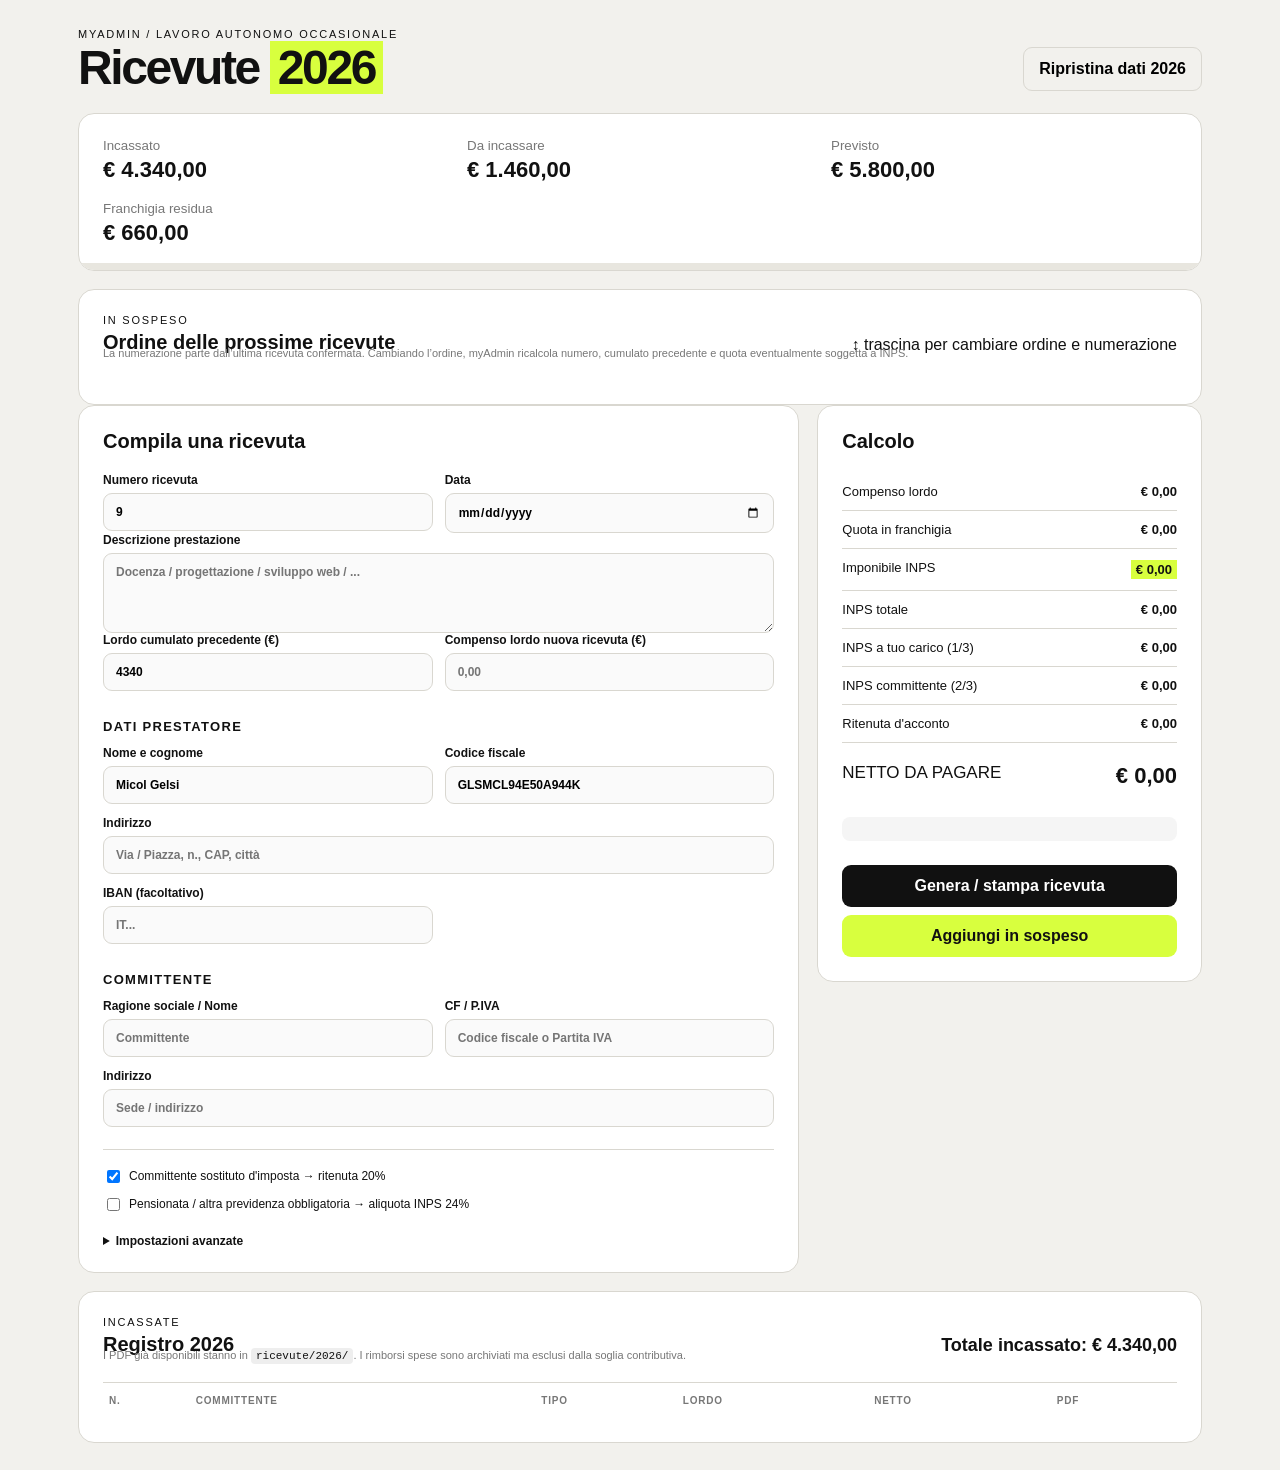
==== index.html @ 3b46daea "Add draggable pending receipt workflow" ====
<!doctype html>
<html lang="it">
<head>
  <meta charset="utf-8" />
  <meta name="viewport" content="width=device-width,initial-scale=1" />
  <title>myAdmin — Ricevute 2026</title>
  <link rel="stylesheet" href="style.css" />
</head>
<body>
  <main class="app">
    <header class="topbar">
      <div><p class="eyebrow">MYADMIN / LAVORO AUTONOMO OCCASIONALE</p><h1>Ricevute <span>2026</span></h1></div>
      <button id="resetYear" class="ghost">Ripristina dati 2026</button>
    </header>

    <section class="status-card four">
      <div><small>Incassato</small><strong id="statusPaid">€ 4.340,00</strong></div>
      <div><small>Da incassare</small><strong id="statusPending">€ 1.460,00</strong></div>
      <div><small>Previsto</small><strong id="statusProjected">€ 5.800,00</strong></div>
      <div><small>Franchigia residua</small><strong id="statusResiduo">€ 660,00</strong></div>
      <div class="progress"><i id="progressBar"></i></div>
    </section>

    <section class="panel pending-panel">
      <div class="historyHead">
        <div><p class="eyebrow">IN SOSPESO</p><h2>Ordine delle prossime ricevute</h2></div>
        <span class="drag-help">↕ trascina per cambiare ordine e numerazione</span>
      </div>
      <p class="archive-note">La numerazione parte dall’ultima ricevuta confermata. Cambiando l’ordine, myAdmin ricalcola numero, cumulato precedente e quota eventualmente soggetta a INPS.</p>
      <div id="pendingList" class="pending-list"></div>
    </section>

    <div class="layout">
      <section class="panel">
        <h2>Compila una ricevuta</h2>
        <div class="grid two">
          <label>Numero ricevuta<input id="numero" type="number" min="1" value="9" readonly></label>
          <label>Data<input id="data" type="date"></label>
        </div>
        <label>Descrizione prestazione<textarea id="descrizione" rows="4" placeholder="Docenza / progettazione / sviluppo web / ..."></textarea></label>
        <div class="grid two">
          <label>Lordo cumulato precedente (€)<input id="cumulato" inputmode="decimal" value="4340" readonly></label>
          <label>Compenso lordo nuova ricevuta (€)<input id="lordo" inputmode="decimal" placeholder="0,00"></label>
        </div>

        <h3>Dati prestatore</h3>
        <div class="grid two">
          <label>Nome e cognome<input id="mioNome" value="Micol Gelsi"></label>
          <label>Codice fiscale<input id="mioCf" value="GLSMCL94E50A944K"></label>
          <label class="span2">Indirizzo<input id="mioIndirizzo" placeholder="Via / Piazza, n., CAP, città"></label>
          <label>IBAN (facoltativo)<input id="iban" placeholder="IT..."></label>
        </div>

        <h3>Committente</h3>
        <div class="grid two">
          <label>Ragione sociale / Nome<input id="clienteNome" placeholder="Committente"></label>
          <label>CF / P.IVA<input id="clienteCf" placeholder="Codice fiscale o Partita IVA"></label>
          <label class="span2">Indirizzo<input id="clienteIndirizzo" placeholder="Sede / indirizzo"></label>
        </div>

        <div class="switches">
          <label class="check"><input id="sostituto" type="checkbox" checked><span>Committente sostituto d'imposta → ritenuta 20%</span></label>
          <label class="check"><input id="altraCopertura" type="checkbox"><span>Pensionata / altra previdenza obbligatoria → aliquota INPS 24%</span></label>
        </div>
        <details><summary>Impostazioni avanzate</summary><div class="grid two advanced">
          <label>Franchigia annua (€)<input id="franchigia" value="5000"></label>
          <label>Aliquota INPS ordinaria (%)<input id="aliquota" value="33,72"></label>
          <label>Quota lavoratrice<select id="quotaLavoratore"><option value="0.3333333333">1/3</option></select></label>
          <label>Ritenuta (%)<input id="ritenutaPerc" value="20"></label>
        </div><p class="hint">Parametri modificabili: verifica sempre l'aliquota applicabile al tuo caso prima dell'emissione definitiva.</p></details>
      </section>

      <aside class="panel calculator">
        <h2>Calcolo</h2>
        <div class="result"><span>Compenso lordo</span><b id="rLordo">€ 0,00</b></div>
        <div class="result"><span>Quota in franchigia</span><b id="rFranchigia">€ 0,00</b></div>
        <div class="result hot"><span>Imponibile INPS</span><b id="rImponibile">€ 0,00</b></div>
        <div class="result"><span>INPS totale</span><b id="rInpsTot">€ 0,00</b></div>
        <div class="result"><span>INPS a tuo carico (1/3)</span><b id="rInpsMe">€ 0,00</b></div>
        <div class="result"><span>INPS committente (2/3)</span><b id="rInpsCliente">€ 0,00</b></div>
        <div class="result"><span>Ritenuta d'acconto</span><b id="rRitenuta">€ 0,00</b></div>
        <div class="result total"><span>NETTO DA PAGARE</span><b id="rNetto">€ 0,00</b></div>
        <div id="warning" class="warning"></div>
        <button id="previewBtn" class="primary">Genera / stampa ricevuta</button>
        <button id="savePendingBtn" class="secondary">Aggiungi in sospeso</button>
      </aside>
    </div>

    <section class="panel history">
      <div class="historyHead"><div><p class="eyebrow">INCASSATE</p><h2>Registro 2026</h2></div><strong id="totaleRegistro">Totale incassato: € 4.340,00</strong></div>
      <p class="archive-note">I PDF già disponibili stanno in <code>ricevute/2026/</code>. I rimborsi spese sono archiviati ma esclusi dalla soglia contributiva.</p>
      <table id="historyTable"><thead><tr><th>N.</th><th>Committente</th><th>Tipo</th><th>Lordo</th><th>Netto</th><th>PDF</th></tr></thead><tbody id="historyBody"></tbody></table>
    </section>
  </main>

  <section id="receipt" class="receipt" aria-hidden="true"><div class="receipt-actions no-print"><button id="closeReceipt">← Torna</button><button id="printReceipt" class="primary">Stampa / Salva PDF</button></div><article id="receiptPaper"></article></section>
  <script src="app.js"></script>
</body>
</html>
---- style.css ----
:root{--bg:#f2f1ed;--paper:#fff;--ink:#111;--muted:#777;--line:#d9d7d0;--acid:#d8ff3e;--danger:#ff5b4d}*{box-sizing:border-box}body{margin:0;background:var(--bg);color:var(--ink);font-family:Arial,Helvetica,sans-serif}button,input,textarea,select{font:inherit}.app{max-width:1180px;margin:auto;padding:28px}.topbar{display:flex;align-items:flex-end;justify-content:space-between;margin-bottom:22px}.eyebrow{font-size:11px;letter-spacing:.16em;margin:0 0 5px}h1{font-size:48px;line-height:.95;margin:0;letter-spacing:-.05em}h1 span{background:var(--acid);padding:0 8px}h2{font-size:20px;margin:0 0 20px}h3{font-size:13px;text-transform:uppercase;letter-spacing:.1em;margin:28px 0 12px}.panel,.status-card{background:var(--paper);border:1px solid var(--line);border-radius:16px;padding:24px}.status-card{display:grid;grid-template-columns:repeat(3,1fr);gap:18px;margin-bottom:18px;position:relative;overflow:hidden}.status-card small{display:block;color:var(--muted);margin-bottom:4px}.status-card strong{font-size:22px}.ok{color:#247a38}.over{color:#b53126}.progress{position:absolute;left:0;right:0;bottom:0;height:7px;background:#e8e6df}.progress i{display:block;height:100%;width:0;background:var(--ink);transition:.2s}.layout{display:grid;grid-template-columns:1.5fr .8fr;gap:18px}.grid{display:grid;gap:12px}.grid.two{grid-template-columns:1fr 1fr}.span2{grid-column:1/-1}label{display:flex;flex-direction:column;gap:6px;font-size:12px;font-weight:700}input,textarea,select{width:100%;border:1px solid var(--line);border-radius:9px;background:#fafafa;padding:11px 12px;outline:none}input:focus,textarea:focus,select:focus{border-color:#111;background:#fff}.switches{display:grid;gap:10px;margin-top:22px;padding-top:18px;border-top:1px solid var(--line)}.check{flex-direction:row;align-items:flex-start;font-weight:400;line-height:1.35}.check input{width:auto;margin-top:2px}details{margin-top:20px}summary{cursor:pointer;font-weight:700;font-size:12px}.advanced{margin-top:14px}.hint,.archive-note{font-size:11px;color:var(--muted);line-height:1.45}.archive-note{margin:-8px 0 18px}.archive-note code{color:var(--ink);background:#eee;padding:2px 5px;border-radius:4px}.calculator{height:max-content;position:sticky;top:18px}.result{display:flex;justify-content:space-between;gap:20px;padding:11px 0;border-bottom:1px solid var(--line);font-size:13px}.result b{text-align:right}.result.hot b{background:var(--acid);padding:2px 5px}.result.total{font-size:17px;border-bottom:0;padding:20px 0}.result.total b{font-size:22px}.warning{font-size:12px;line-height:1.45;padding:12px;border-radius:8px;background:#f5f5f5;margin:8px 0 16px}.warning.attention{background:#fff0ee}button{border:0;border-radius:9px;padding:12px 15px;cursor:pointer;font-weight:700}.primary{background:#111;color:#fff}.secondary{background:var(--acid);color:#111}.ghost{background:transparent;border:1px solid var(--line)}.calculator button{width:100%;margin-top:8px}.history{margin-top:18px}.historyHead{display:flex;justify-content:space-between;align-items:flex-end}.historyHead h2{margin:0}.historyHead strong{font-size:18px}table{width:100%;border-collapse:collapse;font-size:12px}th{font-size:10px;text-transform:uppercase;letter-spacing:.08em;color:var(--muted)}th,td{text-align:left;padding:12px 6px;border-top:1px solid var(--line)}td:last-child{text-align:right}.delete{padding:5px 8px;background:#eee}.pdf-link{display:inline-block;color:#111;background:var(--acid);text-decoration:none;font-weight:800;font-size:10px;padding:7px 9px;border-radius:6px}.missing{color:#bbb}.receipt{display:none;min-height:100vh;background:#e5e5e5;padding:30px}.receipt.open{display:block}.receipt-actions{max-width:800px;margin:0 auto 15px;display:flex;justify-content:space-between}#receiptPaper{width:210mm;min-height:297mm;margin:auto;background:#fff;padding:22mm 20mm;box-shadow:0 8px 35px #0002;font-family:Arial,Helvetica,sans-serif;color:#111}.r-head{display:flex;justify-content:space-between;gap:40px;border-bottom:2px solid #111;padding-bottom:18px;margin-bottom:28px}.r-head h1{font-size:30px;letter-spacing:-.03em}.r-head .num{text-align:right;font-size:13px}.r-columns{display:grid;grid-template-columns:1fr 1fr;gap:40px;margin-bottom:30px}.r-box small{display:block;color:#777;text-transform:uppercase;font-size:9px;letter-spacing:.12em;margin-bottom:7px}.r-box{font-size:12px;line-height:1.55}.r-desc{font-size:13px;line-height:1.55;margin:30px 0}.r-calc{margin-left:auto;width:65%;font-size:12px}.r-row{display:flex;justify-content:space-between;padding:7px 0;border-bottom:1px solid #ddd}.r-row.total{font-size:16px;font-weight:700;border-top:2px solid #111;border-bottom:0;margin-top:5px;padding-top:12px}.r-note{margin-top:35px;font-size:10px;line-height:1.5;color:#444}.r-sign{margin-top:55px;display:flex;justify-content:flex-end}.r-sign div{width:220px;border-top:1px solid #111;padding-top:8px;text-align:center;font-size:10px}@media(max-width:800px){.app{padding:14px}.layout{grid-template-columns:1fr}.calculator{position:static}.grid.two,.status-card{grid-template-columns:1fr}.span2{grid-column:auto}h1{font-size:38px}.history{overflow:auto}.historyHead{align-items:flex-start;gap:12px}}@media print{body{background:#fff}.no-print{display:none!important}.receipt{display:block!important;padding:0;background:#fff}#receiptPaper{box-shadow:none;width:auto;min-height:auto;margin:0;padding:14mm}.app{display:none!important}@page{size:A4;margin:0}}
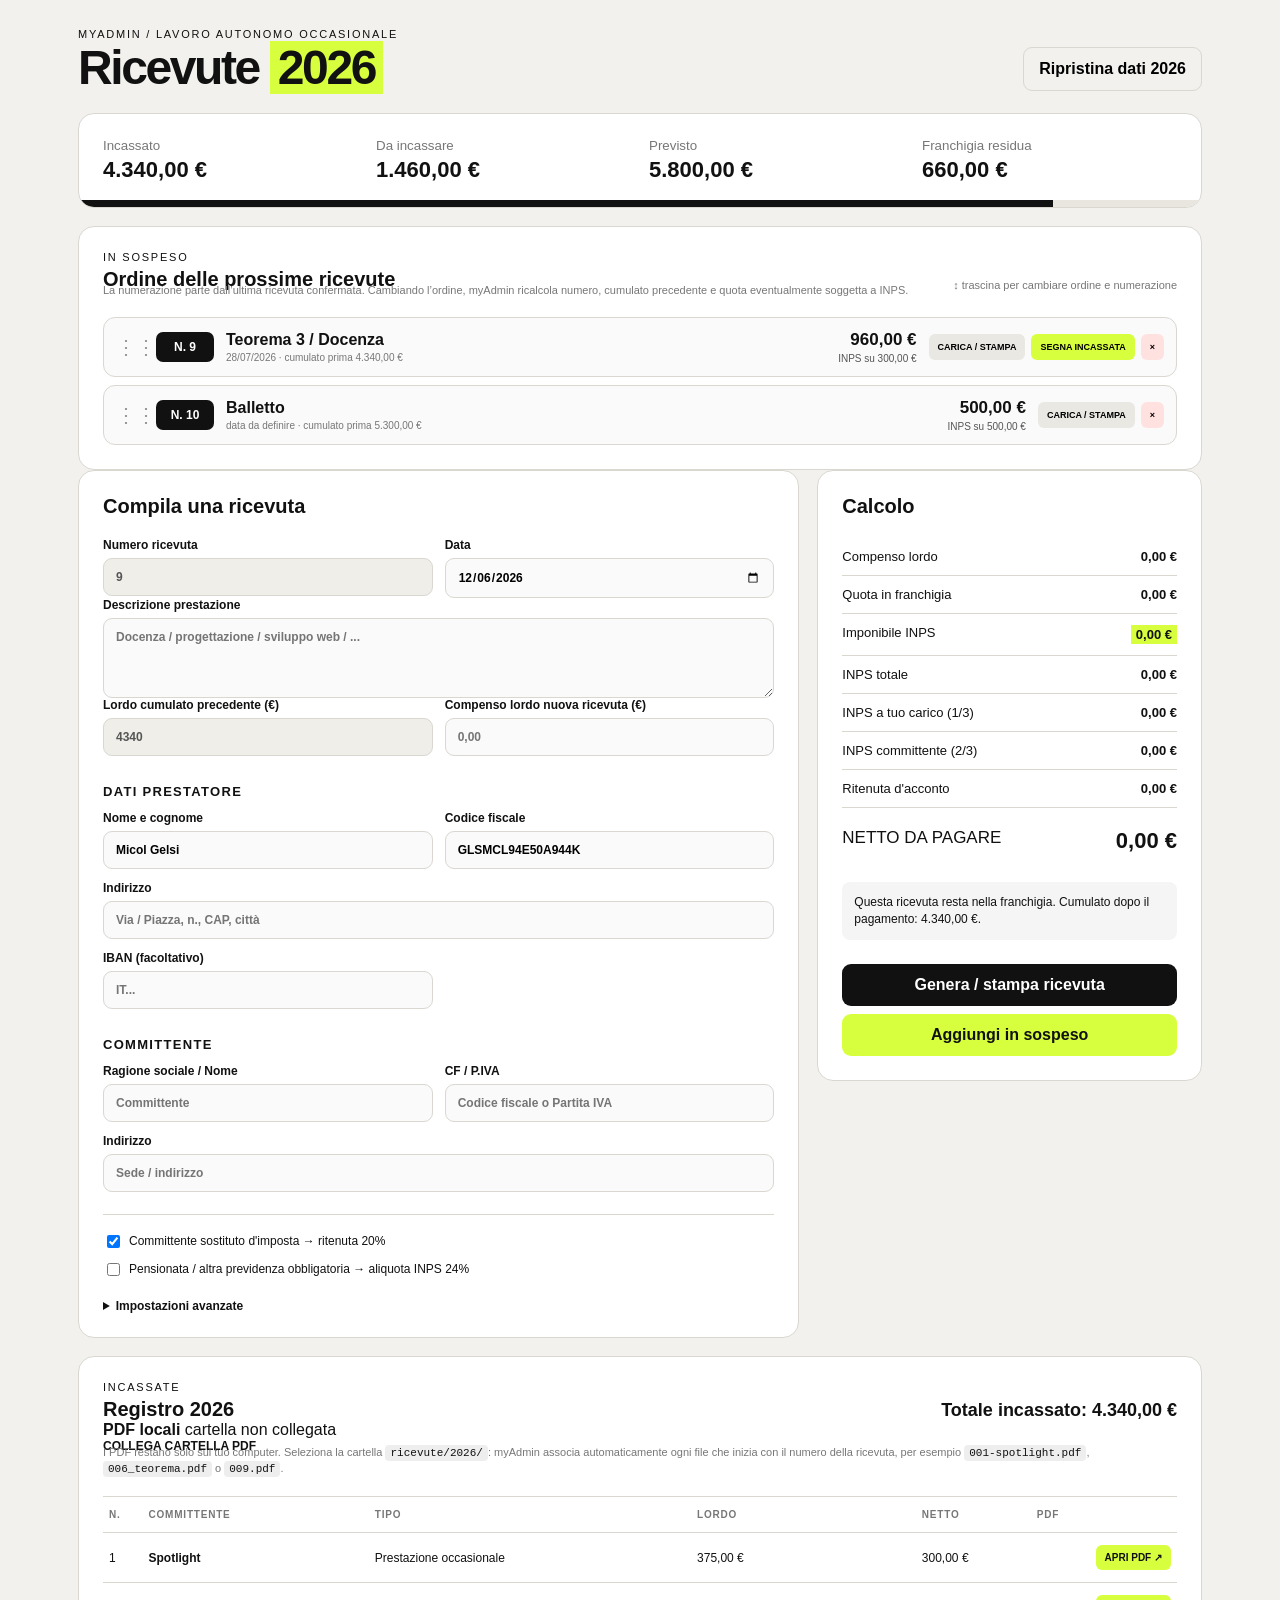
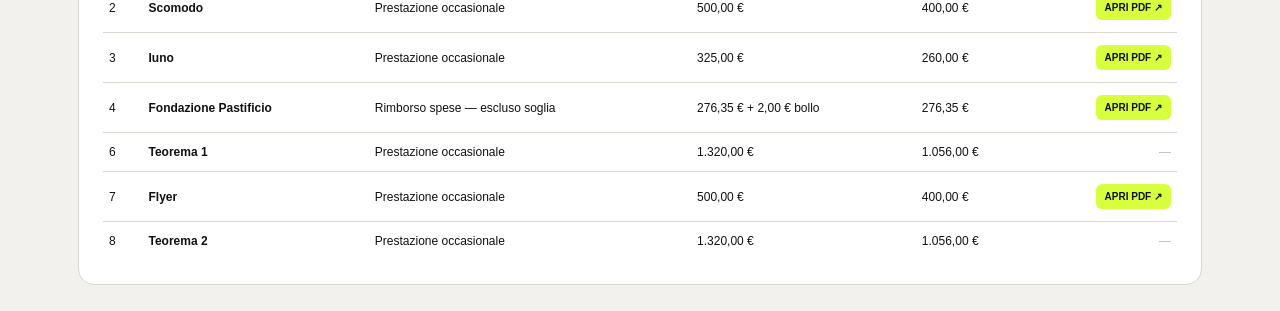
==== commit 04ded673: "Use local PDF folder instead of repository files" ====
--- a/index.html
+++ b/index.html
@@ -88,12 +88,22 @@
 
     <section class="panel history">
       <div class="historyHead"><div><p class="eyebrow">INCASSATE</p><h2>Registro 2026</h2></div><strong id="totaleRegistro">Totale incassato: € 4.340,00</strong></div>
-      <p class="archive-note">I PDF già disponibili stanno in <code>ricevute/2026/</code>. I rimborsi spese sono archiviati ma esclusi dalla soglia contributiva.</p>
+      <div class="local-pdf-bar">
+        <div>
+          <b>PDF locali</b>
+          <span id="pdfFolderStatus">cartella non collegata</span>
+        </div>
+        <label class="folder-button">COLLEGA CARTELLA PDF
+          <input id="pdfFolderInput" type="file" accept="application/pdf,.pdf" webkitdirectory directory multiple hidden>
+        </label>
+      </div>
+      <p class="archive-note">I PDF restano solo sul tuo computer. Seleziona la cartella <code>ricevute/2026/</code>: myAdmin associa automaticamente ogni file che inizia con il numero della ricevuta, per esempio <code>001-spotlight.pdf</code>, <code>006_teorema.pdf</code> o <code>009.pdf</code>.</p>
       <table id="historyTable"><thead><tr><th>N.</th><th>Committente</th><th>Tipo</th><th>Lordo</th><th>Netto</th><th>PDF</th></tr></thead><tbody id="historyBody"></tbody></table>
     </section>
   </main>
 
   <section id="receipt" class="receipt" aria-hidden="true"><div class="receipt-actions no-print"><button id="closeReceipt">← Torna</button><button id="printReceipt" class="primary">Stampa / Salva PDF</button></div><article id="receiptPaper"></article></section>
   <script src="app.js"></script>
+  <script src="pdf-local.js"></script>
 </body>
 </html>
--- a/style.css
+++ b/style.css
@@ -1 +1 @@
-:root{--bg:#f2f1ed;--paper:#fff;--ink:#111;--muted:#777;--line:#d9d7d0;--acid:#d8ff3e;--danger:#ff5b4d}*{box-sizing:border-box}body{margin:0;background:var(--bg);color:var(--ink);font-family:Arial,Helvetica,sans-serif}button,input,textarea,select{font:inherit}.app{max-width:1180px;margin:auto;padding:28px}.topbar{display:flex;align-items:flex-end;justify-content:space-between;margin-bottom:22px}.eyebrow{font-size:11px;letter-spacing:.16em;margin:0 0 5px}h1{font-size:48px;line-height:.95;margin:0;letter-spacing:-.05em}h1 span{background:var(--acid);padding:0 8px}h2{font-size:20px;margin:0 0 20px}h3{font-size:13px;text-transform:uppercase;letter-spacing:.1em;margin:28px 0 12px}.panel,.status-card{background:var(--paper);border:1px solid var(--line);border-radius:16px;padding:24px}.status-card{display:grid;grid-template-columns:repeat(3,1fr);gap:18px;margin-bottom:18px;position:relative;overflow:hidden}.status-card small{display:block;color:var(--muted);margin-bottom:4px}.status-card strong{font-size:22px}.ok{color:#247a38}.over{color:#b53126}.progress{position:absolute;left:0;right:0;bottom:0;height:7px;background:#e8e6df}.progress i{display:block;height:100%;width:0;background:var(--ink);transition:.2s}.layout{display:grid;grid-template-columns:1.5fr .8fr;gap:18px}.grid{display:grid;gap:12px}.grid.two{grid-template-columns:1fr 1fr}.span2{grid-column:1/-1}label{display:flex;flex-direction:column;gap:6px;font-size:12px;font-weight:700}input,textarea,select{width:100%;border:1px solid var(--line);border-radius:9px;background:#fafafa;padding:11px 12px;outline:none}input:focus,textarea:focus,select:focus{border-color:#111;background:#fff}.switches{display:grid;gap:10px;margin-top:22px;padding-top:18px;border-top:1px solid var(--line)}.check{flex-direction:row;align-items:flex-start;font-weight:400;line-height:1.35}.check input{width:auto;margin-top:2px}details{margin-top:20px}summary{cursor:pointer;font-weight:700;font-size:12px}.advanced{margin-top:14px}.hint,.archive-note{font-size:11px;color:var(--muted);line-height:1.45}.archive-note{margin:-8px 0 18px}.archive-note code{color:var(--ink);background:#eee;padding:2px 5px;border-radius:4px}.calculator{height:max-content;position:sticky;top:18px}.result{display:flex;justify-content:space-between;gap:20px;padding:11px 0;border-bottom:1px solid var(--line);font-size:13px}.result b{text-align:right}.result.hot b{background:var(--acid);padding:2px 5px}.result.total{font-size:17px;border-bottom:0;padding:20px 0}.result.total b{font-size:22px}.warning{font-size:12px;line-height:1.45;padding:12px;border-radius:8px;background:#f5f5f5;margin:8px 0 16px}.warning.attention{background:#fff0ee}button{border:0;border-radius:9px;padding:12px 15px;cursor:pointer;font-weight:700}.primary{background:#111;color:#fff}.secondary{background:var(--acid);color:#111}.ghost{background:transparent;border:1px solid var(--line)}.calculator button{width:100%;margin-top:8px}.history{margin-top:18px}.historyHead{display:flex;justify-content:space-between;align-items:flex-end}.historyHead h2{margin:0}.historyHead strong{font-size:18px}table{width:100%;border-collapse:collapse;font-size:12px}th{font-size:10px;text-transform:uppercase;letter-spacing:.08em;color:var(--muted)}th,td{text-align:left;padding:12px 6px;border-top:1px solid var(--line)}td:last-child{text-align:right}.delete{padding:5px 8px;background:#eee}.pdf-link{display:inline-block;color:#111;background:var(--acid);text-decoration:none;font-weight:800;font-size:10px;padding:7px 9px;border-radius:6px}.missing{color:#bbb}.receipt{display:none;min-height:100vh;background:#e5e5e5;padding:30px}.receipt.open{display:block}.receipt-actions{max-width:800px;margin:0 auto 15px;display:flex;justify-content:space-between}#receiptPaper{width:210mm;min-height:297mm;margin:auto;background:#fff;padding:22mm 20mm;box-shadow:0 8px 35px #0002;font-family:Arial,Helvetica,sans-serif;color:#111}.r-head{display:flex;justify-content:space-between;gap:40px;border-bottom:2px solid #111;padding-bottom:18px;margin-bottom:28px}.r-head h1{font-size:30px;letter-spacing:-.03em}.r-head .num{text-align:right;font-size:13px}.r-columns{display:grid;grid-template-columns:1fr 1fr;gap:40px;margin-bottom:30px}.r-box small{display:block;color:#777;text-transform:uppercase;font-size:9px;letter-spacing:.12em;margin-bottom:7px}.r-box{font-size:12px;line-height:1.55}.r-desc{font-size:13px;line-height:1.55;margin:30px 0}.r-calc{margin-left:auto;width:65%;font-size:12px}.r-row{display:flex;justify-content:space-between;padding:7px 0;border-bottom:1px solid #ddd}.r-row.total{font-size:16px;font-weight:700;border-top:2px solid #111;border-bottom:0;margin-top:5px;padding-top:12px}.r-note{margin-top:35px;font-size:10px;line-height:1.5;color:#444}.r-sign{margin-top:55px;display:flex;justify-content:flex-end}.r-sign div{width:220px;border-top:1px solid #111;padding-top:8px;text-align:center;font-size:10px}@media(max-width:800px){.app{padding:14px}.layout{grid-template-columns:1fr}.calculator{position:static}.grid.two,.status-card{grid-template-columns:1fr}.span2{grid-column:auto}h1{font-size:38px}.history{overflow:auto}.historyHead{align-items:flex-start;gap:12px}}@media print{body{background:#fff}.no-print{display:none!important}.receipt{display:block!important;padding:0;background:#fff}#receiptPaper{box-shadow:none;width:auto;min-height:auto;margin:0;padding:14mm}.app{display:none!important}@page{size:A4;margin:0}}+:root{--bg:#f2f1ed;--paper:#fff;--ink:#111;--muted:#777;--line:#d9d7d0;--acid:#d8ff3e;--danger:#ff5b4d}*{box-sizing:border-box}body{margin:0;background:var(--bg);color:var(--ink);font-family:Arial,Helvetica,sans-serif}button,input,textarea,select{font:inherit}.app{max-width:1180px;margin:auto;padding:28px}.topbar{display:flex;align-items:flex-end;justify-content:space-between;margin-bottom:22px}.eyebrow{font-size:11px;letter-spacing:.16em;margin:0 0 5px}h1{font-size:48px;line-height:.95;margin:0;letter-spacing:-.05em}h1 span{background:var(--acid);padding:0 8px}h2{font-size:20px;margin:0 0 20px}h3{font-size:13px;text-transform:uppercase;letter-spacing:.1em;margin:28px 0 12px}.panel,.status-card{background:var(--paper);border:1px solid var(--line);border-radius:16px;padding:24px}.status-card{display:grid;gap:18px;margin-bottom:18px;position:relative;overflow:hidden}.status-card.four{grid-template-columns:repeat(4,1fr)}.status-card small{display:block;color:var(--muted);margin-bottom:4px}.status-card strong{font-size:22px}.progress{position:absolute;left:0;right:0;bottom:0;height:7px;background:#e8e6df}.progress i{display:block;height:100%;width:0;background:var(--ink);transition:.2s}.layout{display:grid;grid-template-columns:1.5fr .8fr;gap:18px}.grid{display:grid;gap:12px}.grid.two{grid-template-columns:1fr 1fr}.span2{grid-column:1/-1}label{display:flex;flex-direction:column;gap:6px;font-size:12px;font-weight:700}input,textarea,select{width:100%;border:1px solid var(--line);border-radius:9px;background:#fafafa;padding:11px 12px;outline:none}input[readonly]{background:#efeee9;color:#555}input:focus,textarea:focus,select:focus{border-color:#111;background:#fff}.switches{display:grid;gap:10px;margin-top:22px;padding-top:18px;border-top:1px solid var(--line)}.check{flex-direction:row;align-items:flex-start;font-weight:400;line-height:1.35}.check input{width:auto;margin-top:2px}details{margin-top:20px}summary{cursor:pointer;font-weight:700;font-size:12px}.advanced{margin-top:14px}.hint,.archive-note{font-size:11px;color:var(--muted);line-height:1.45}.archive-note{margin:-8px 0 18px}.archive-note code{color:var(--ink);background:#eee;padding:2px 5px;border-radius:4px}.calculator{height:max-content;position:sticky;top:18px}.result{display:flex;justify-content:space-between;gap:20px;padding:11px 0;border-bottom:1px solid var(--line);font-size:13px}.result b{text-align:right}.result.hot b{background:var(--acid);padding:2px 5px}.result.total{font-size:17px;border-bottom:0;padding:20px 0}.result.total b{font-size:22px}.warning{font-size:12px;line-height:1.45;padding:12px;border-radius:8px;background:#f5f5f5;margin:8px 0 16px}.warning.attention{background:#fff0ee}button{border:0;border-radius:9px;padding:12px 15px;cursor:pointer;font-weight:700}.primary{background:#111;color:#fff}.secondary{background:var(--acid);color:#111}.ghost{background:transparent;border:1px solid var(--line)}.calculator button{width:100%;margin-top:8px}.history,.pending-panel{margin-top:18px}.historyHead{display:flex;justify-content:space-between;align-items:flex-end}.historyHead h2{margin:0}.historyHead strong{font-size:18px}.drag-help{font-size:11px;color:var(--muted)}.pending-list{display:grid;gap:8px}.pending-card{display:grid;grid-template-columns:28px 58px 1fr 170px auto;align-items:center;gap:12px;border:1px solid var(--line);border-radius:12px;padding:12px;background:#fafafa;cursor:grab}.pending-card.dragging{opacity:.45}.drag-handle{font-size:20px;color:#999;text-align:center}.pending-number{font-size:12px;font-weight:800;background:#111;color:#fff;padding:8px 7px;border-radius:7px;text-align:center}.pending-main,.pending-money{display:flex;flex-direction:column;gap:3px}.pending-main small,.pending-money small{font-size:10px;color:var(--muted)}.pending-money{text-align:right}.pending-money b{font-size:17px}.pending-money small{color:#555}.pending-actions{display:flex;gap:6px;justify-content:flex-end;flex-wrap:wrap}.mini{padding:8px 9px;border-radius:6px;font-size:9px;background:#e9e8e3}.mini.paid-btn{background:var(--acid)}.mini.danger{background:#ffe2df}.empty-pending{font-size:13px;color:var(--muted);padding:20px;border:1px dashed var(--line);border-radius:10px;text-align:center}table{width:100%;border-collapse:collapse;font-size:12px}th{font-size:10px;text-transform:uppercase;letter-spacing:.08em;color:var(--muted)}th,td{text-align:left;padding:12px 6px;border-top:1px solid var(--line)}td:last-child{text-align:right}.pdf-link{display:inline-block;color:#111;background:var(--acid);text-decoration:none;font-weight:800;font-size:10px;padding:7px 9px;border-radius:6px}.missing{color:#bbb}.receipt{display:none;min-height:100vh;background:#e5e5e5;padding:30px}.receipt.open{display:block}.receipt-actions{max-width:800px;margin:0 auto 15px;display:flex;justify-content:space-between}#receiptPaper{width:210mm;min-height:297mm;margin:auto;background:#fff;padding:22mm 20mm;box-shadow:0 8px 35px #0002;font-family:Arial,Helvetica,sans-serif;color:#111}.r-head{display:flex;justify-content:space-between;gap:40px;border-bottom:2px solid #111;padding-bottom:18px;margin-bottom:28px}.r-head h1{font-size:30px;letter-spacing:-.03em}.r-head .num{text-align:right;font-size:13px}.r-columns{display:grid;grid-template-columns:1fr 1fr;gap:40px;margin-bottom:30px}.r-box small{display:block;color:#777;text-transform:uppercase;font-size:9px;letter-spacing:.12em;margin-bottom:7px}.r-box{font-size:12px;line-height:1.55}.r-desc{font-size:13px;line-height:1.55;margin:30px 0}.r-calc{margin-left:auto;width:65%;font-size:12px}.r-row{display:flex;justify-content:space-between;padding:7px 0;border-bottom:1px solid #ddd}.r-row.total{font-size:16px;font-weight:700;border-top:2px solid #111;border-bottom:0;margin-top:5px;padding-top:12px}.r-note{margin-top:35px;font-size:10px;line-height:1.5;color:#444}.r-sign{margin-top:55px;display:flex;justify-content:flex-end}.r-sign div{width:220px;border-top:1px solid #111;padding-top:8px;text-align:center;font-size:10px}@media(max-width:900px){.status-card.four{grid-template-columns:1fr 1fr}.pending-card{grid-template-columns:26px 54px 1fr}.pending-money{grid-column:3}.pending-actions{grid-column:1/-1;justify-content:flex-start}}@media(max-width:800px){.app{padding:14px}.layout{grid-template-columns:1fr}.calculator{position:static}.grid.two{grid-template-columns:1fr}.span2{grid-column:auto}h1{font-size:38px}.history{overflow:auto}.historyHead{align-items:flex-start;gap:12px}.status-card.four{grid-template-columns:1fr 1fr}}@media print{body{background:#fff}.no-print{display:none!important}.receipt{display:block!important;padding:0;background:#fff}#receiptPaper{box-shadow:none;width:auto;min-height:auto;margin:0;padding:14mm}.app{display:none!important}@page{size:A4;margin:0}}
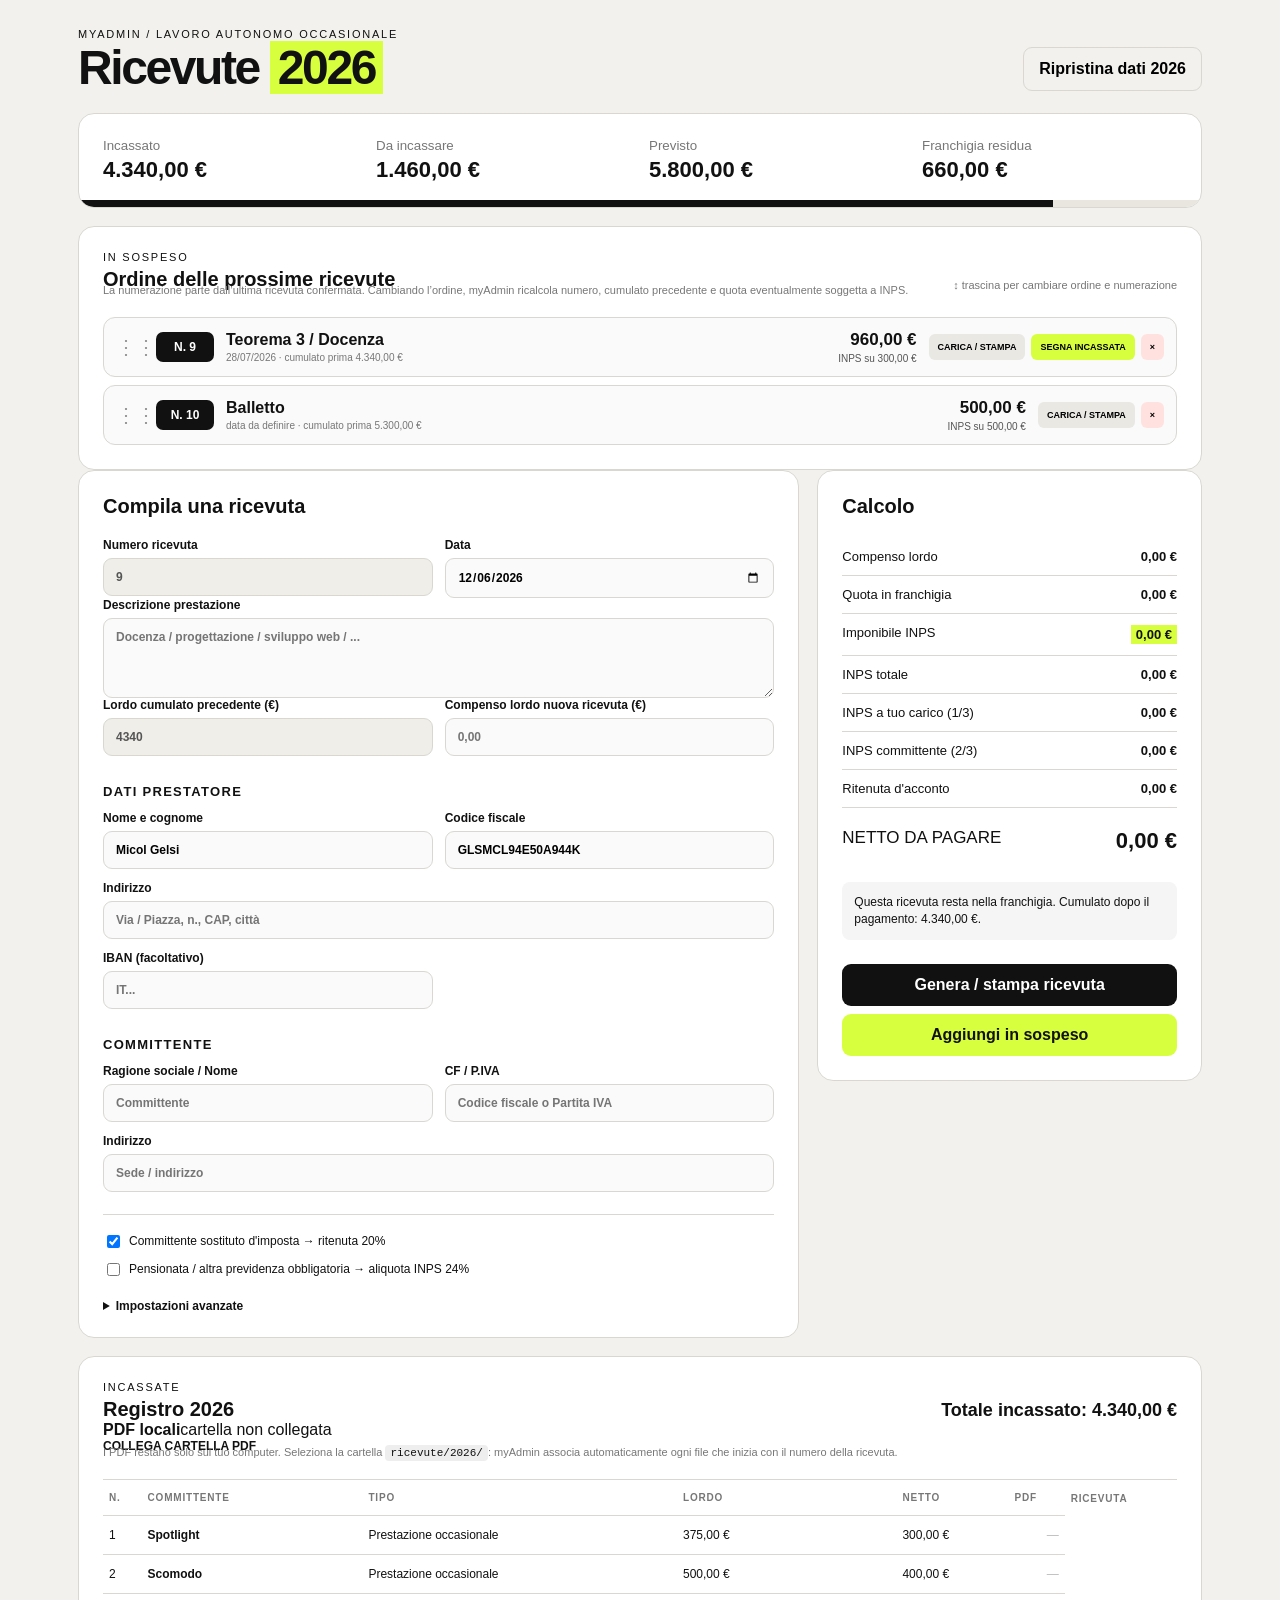
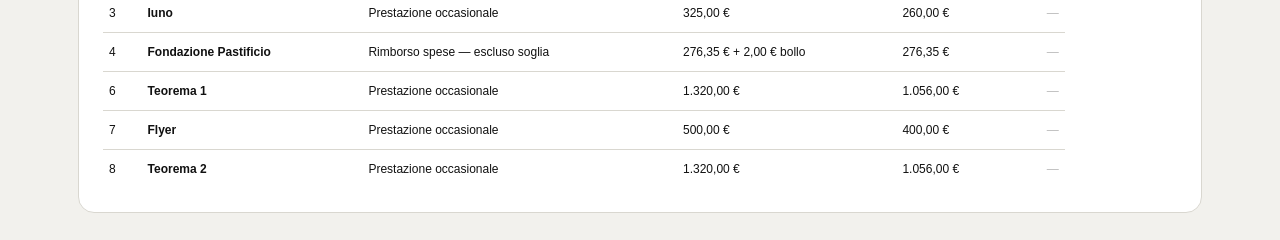
==== commit fc42ec00: "Add receipt revisit action column" ====
--- a/index.html
+++ b/index.html
@@ -89,16 +89,13 @@
     <section class="panel history">
       <div class="historyHead"><div><p class="eyebrow">INCASSATE</p><h2>Registro 2026</h2></div><strong id="totaleRegistro">Totale incassato: € 4.340,00</strong></div>
       <div class="local-pdf-bar">
-        <div>
-          <b>PDF locali</b>
-          <span id="pdfFolderStatus">cartella non collegata</span>
-        </div>
+        <div><b>PDF locali</b><span id="pdfFolderStatus">cartella non collegata</span></div>
         <label class="folder-button">COLLEGA CARTELLA PDF
           <input id="pdfFolderInput" type="file" accept="application/pdf,.pdf" webkitdirectory directory multiple hidden>
         </label>
       </div>
-      <p class="archive-note">I PDF restano solo sul tuo computer. Seleziona la cartella <code>ricevute/2026/</code>: myAdmin associa automaticamente ogni file che inizia con il numero della ricevuta, per esempio <code>001-spotlight.pdf</code>, <code>006_teorema.pdf</code> o <code>009.pdf</code>.</p>
-      <table id="historyTable"><thead><tr><th>N.</th><th>Committente</th><th>Tipo</th><th>Lordo</th><th>Netto</th><th>PDF</th></tr></thead><tbody id="historyBody"></tbody></table>
+      <p class="archive-note">I PDF restano solo sul tuo computer. Seleziona la cartella <code>ricevute/2026/</code>: myAdmin associa automaticamente ogni file che inizia con il numero della ricevuta.</p>
+      <table id="historyTable"><thead><tr><th>N.</th><th>Committente</th><th>Tipo</th><th>Lordo</th><th>Netto</th><th>PDF</th><th>Ricevuta</th></tr></thead><tbody id="historyBody"></tbody></table>
     </section>
   </main>
 
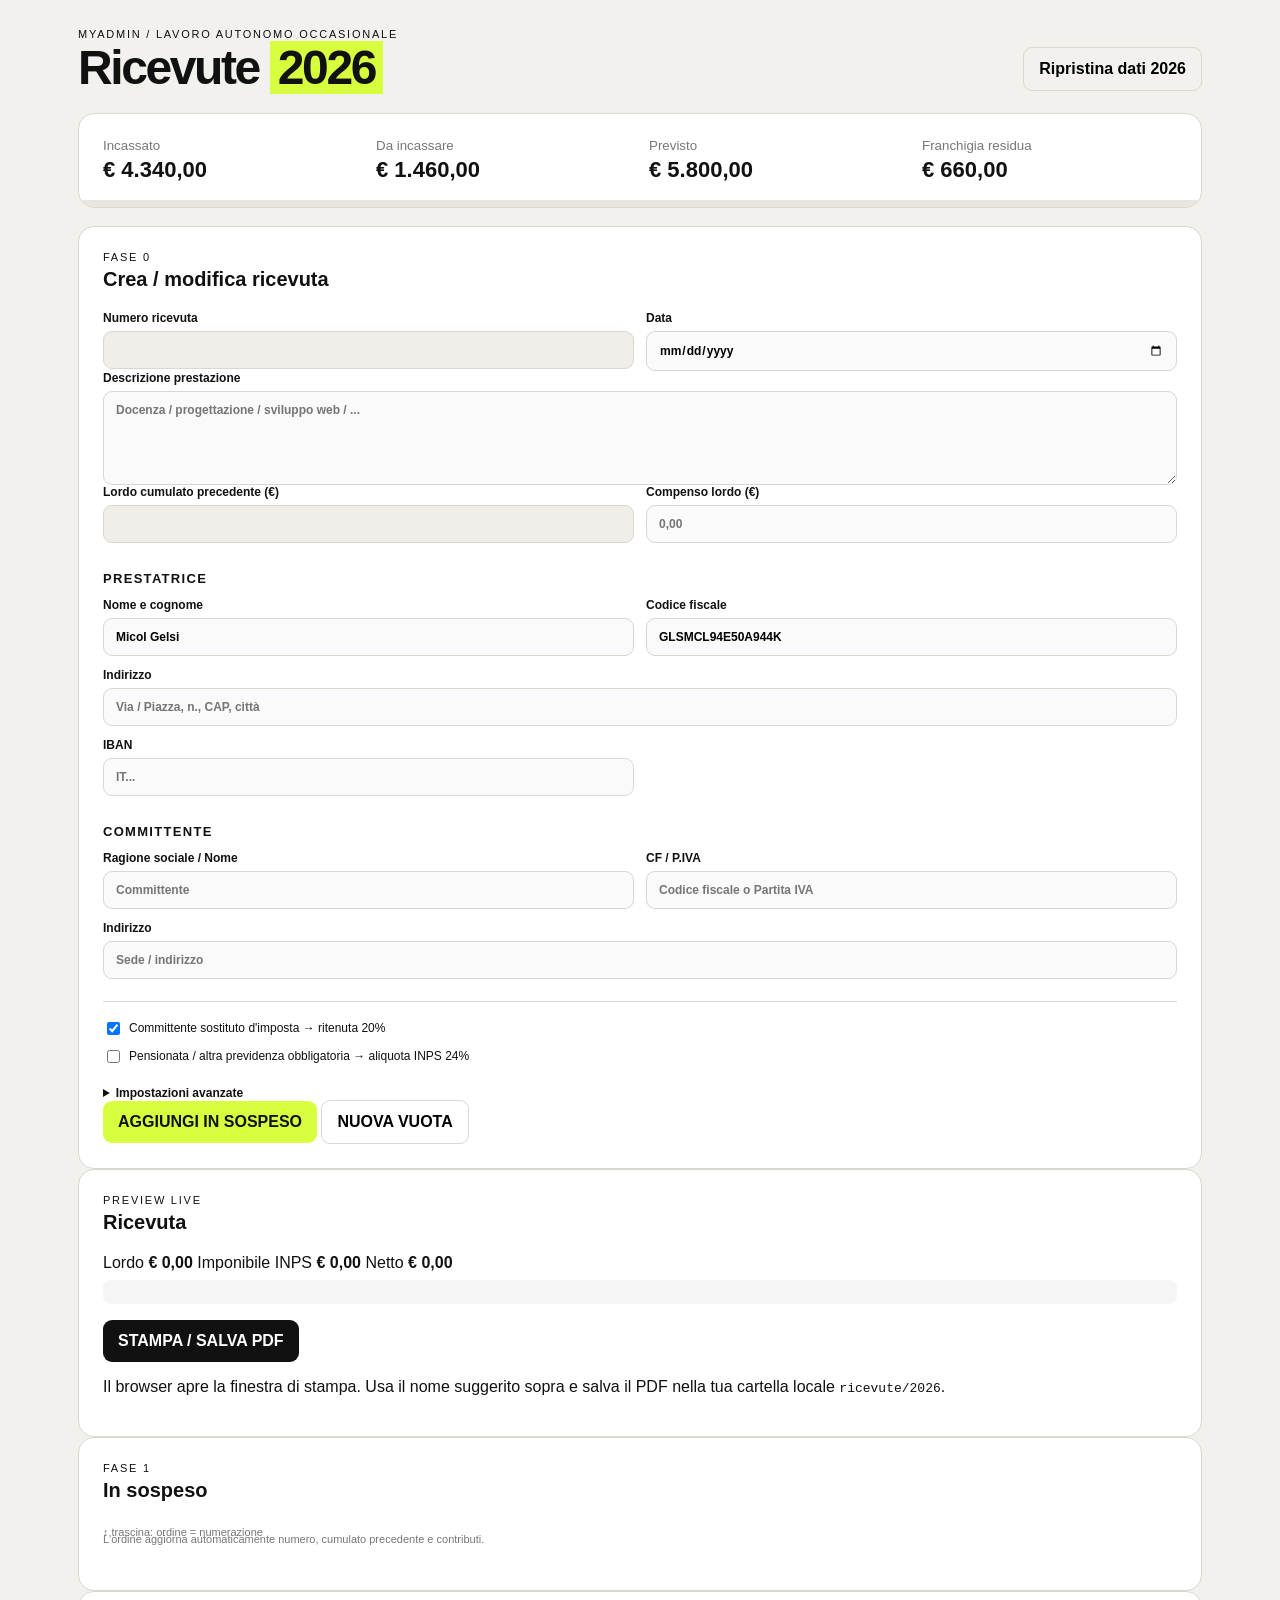
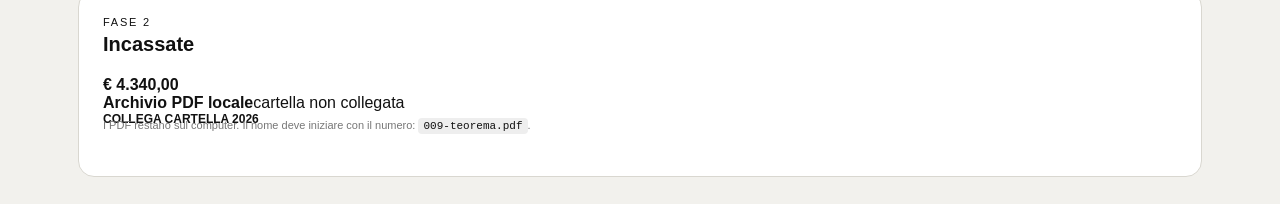
==== commit 97cd7f7e: "Redesign receipt workflow into create preview and two-stage pipeline" ====
--- a/index.html
+++ b/index.html
@@ -7,100 +7,100 @@
   <link rel="stylesheet" href="style.css" />
 </head>
 <body>
-  <main class="app">
-    <header class="topbar">
-      <div><p class="eyebrow">MYADMIN / LAVORO AUTONOMO OCCASIONALE</p><h1>Ricevute <span>2026</span></h1></div>
-      <button id="resetYear" class="ghost">Ripristina dati 2026</button>
-    </header>
+<main class="app">
+  <header class="topbar">
+    <div><p class="eyebrow">MYADMIN / LAVORO AUTONOMO OCCASIONALE</p><h1>Ricevute <span>2026</span></h1></div>
+    <button id="resetYear" class="ghost">Ripristina dati 2026</button>
+  </header>
 
-    <section class="status-card four">
-      <div><small>Incassato</small><strong id="statusPaid">€ 4.340,00</strong></div>
-      <div><small>Da incassare</small><strong id="statusPending">€ 1.460,00</strong></div>
-      <div><small>Previsto</small><strong id="statusProjected">€ 5.800,00</strong></div>
-      <div><small>Franchigia residua</small><strong id="statusResiduo">€ 660,00</strong></div>
-      <div class="progress"><i id="progressBar"></i></div>
+  <section class="status-card four">
+    <div><small>Incassato</small><strong id="statusPaid">€ 4.340,00</strong></div>
+    <div><small>Da incassare</small><strong id="statusPending">€ 1.460,00</strong></div>
+    <div><small>Previsto</small><strong id="statusProjected">€ 5.800,00</strong></div>
+    <div><small>Franchigia residua</small><strong id="statusResiduo">€ 660,00</strong></div>
+    <div class="progress"><i id="progressBar"></i></div>
+  </section>
+
+  <section class="workspace">
+    <section class="panel form-panel">
+      <div class="section-head"><div><p class="eyebrow">FASE 0</p><h2>Crea / modifica ricevuta</h2></div></div>
+      <div class="grid two">
+        <label>Numero ricevuta<input id="numero" type="number" readonly></label>
+        <label>Data<input id="data" type="date"></label>
+      </div>
+      <label>Descrizione prestazione<textarea id="descrizione" rows="5" placeholder="Docenza / progettazione / sviluppo web / ..."></textarea></label>
+      <div class="grid two">
+        <label>Lordo cumulato precedente (€)<input id="cumulato" readonly></label>
+        <label>Compenso lordo (€)<input id="lordo" inputmode="decimal" placeholder="0,00"></label>
+      </div>
+
+      <h3>Prestatrice</h3>
+      <div class="grid two">
+        <label>Nome e cognome<input id="mioNome" value="Micol Gelsi"></label>
+        <label>Codice fiscale<input id="mioCf" value="GLSMCL94E50A944K"></label>
+        <label class="span2">Indirizzo<input id="mioIndirizzo" placeholder="Via / Piazza, n., CAP, città"></label>
+        <label>IBAN<input id="iban" placeholder="IT..."></label>
+      </div>
+
+      <h3>Committente</h3>
+      <div class="grid two">
+        <label>Ragione sociale / Nome<input id="clienteNome" placeholder="Committente"></label>
+        <label>CF / P.IVA<input id="clienteCf" placeholder="Codice fiscale o Partita IVA"></label>
+        <label class="span2">Indirizzo<input id="clienteIndirizzo" placeholder="Sede / indirizzo"></label>
+      </div>
+
+      <div class="switches">
+        <label class="check"><input id="sostituto" type="checkbox" checked><span>Committente sostituto d'imposta → ritenuta 20%</span></label>
+        <label class="check"><input id="altraCopertura" type="checkbox"><span>Pensionata / altra previdenza obbligatoria → aliquota INPS 24%</span></label>
+      </div>
+      <details><summary>Impostazioni avanzate</summary><div class="grid two advanced">
+        <label>Franchigia annua (€)<input id="franchigia" value="5000"></label>
+        <label>Aliquota INPS ordinaria (%)<input id="aliquota" value="33,72"></label>
+        <label>Quota lavoratrice<select id="quotaLavoratore"><option value="0.3333333333">1/3</option></select></label>
+        <label>Ritenuta (%)<input id="ritenutaPerc" value="20"></label>
+      </div></details>
+
+      <div class="form-actions">
+        <button id="savePendingBtn" class="secondary">AGGIUNGI IN SOSPESO</button>
+        <button id="clearFormBtn" class="ghost">NUOVA VUOTA</button>
+      </div>
     </section>
 
-    <section class="panel pending-panel">
-      <div class="historyHead">
-        <div><p class="eyebrow">IN SOSPESO</p><h2>Ordine delle prossime ricevute</h2></div>
-        <span class="drag-help">↕ trascina per cambiare ordine e numerazione</span>
+    <aside class="panel preview-panel">
+      <div class="section-head"><div><p class="eyebrow">PREVIEW LIVE</p><h2>Ricevuta</h2></div><span id="suggestedFilename" class="filename"></span></div>
+      <div class="calc-strip">
+        <span>Lordo <b id="rLordo">€ 0,00</b></span>
+        <span>Imponibile INPS <b id="rImponibile">€ 0,00</b></span>
+        <span>Netto <b id="rNetto">€ 0,00</b></span>
       </div>
-      <p class="archive-note">La numerazione parte dall’ultima ricevuta confermata. Cambiando l’ordine, myAdmin ricalcola numero, cumulato precedente e quota eventualmente soggetta a INPS.</p>
+      <div id="warning" class="warning"></div>
+      <div id="receiptPreview" class="receipt-mini"></div>
+      <button id="printReceiptBtn" class="primary wide">STAMPA / SALVA PDF</button>
+      <p class="microcopy">Il browser apre la finestra di stampa. Usa il nome suggerito sopra e salva il PDF nella tua cartella locale <code>ricevute/2026</code>.</p>
+    </aside>
+  </section>
+
+  <section class="pipeline">
+    <section class="panel stage-panel">
+      <div class="section-head"><div><p class="eyebrow">FASE 1</p><h2>In sospeso</h2></div><span class="drag-help">↕ trascina: ordine = numerazione</span></div>
+      <p class="archive-note">L'ordine aggiorna automaticamente numero, cumulato precedente e contributi.</p>
       <div id="pendingList" class="pending-list"></div>
     </section>
 
-    <div class="layout">
-      <section class="panel">
-        <h2>Compila una ricevuta</h2>
-        <div class="grid two">
-          <label>Numero ricevuta<input id="numero" type="number" min="1" value="9" readonly></label>
-          <label>Data<input id="data" type="date"></label>
-        </div>
-        <label>Descrizione prestazione<textarea id="descrizione" rows="4" placeholder="Docenza / progettazione / sviluppo web / ..."></textarea></label>
-        <div class="grid two">
-          <label>Lordo cumulato precedente (€)<input id="cumulato" inputmode="decimal" value="4340" readonly></label>
-          <label>Compenso lordo nuova ricevuta (€)<input id="lordo" inputmode="decimal" placeholder="0,00"></label>
-        </div>
+    <section class="panel stage-panel">
+      <div class="section-head"><div><p class="eyebrow">FASE 2</p><h2>Incassate</h2></div><strong id="totaleRegistro">€ 4.340,00</strong></div>
+      <div class="local-pdf-bar">
+        <div><b>Archivio PDF locale</b><span id="pdfFolderStatus">cartella non collegata</span></div>
+        <label class="folder-button">COLLEGA CARTELLA 2026<input id="pdfFolderInput" type="file" accept="application/pdf,.pdf" webkitdirectory directory multiple hidden></label>
+      </div>
+      <p class="archive-note">I PDF restano sul computer. Il nome deve iniziare con il numero: <code>009-teorema.pdf</code>.</p>
+      <div id="paidList" class="paid-list"></div>
+    </section>
+  </section>
+</main>
 
-        <h3>Dati prestatore</h3>
-        <div class="grid two">
-          <label>Nome e cognome<input id="mioNome" value="Micol Gelsi"></label>
-          <label>Codice fiscale<input id="mioCf" value="GLSMCL94E50A944K"></label>
-          <label class="span2">Indirizzo<input id="mioIndirizzo" placeholder="Via / Piazza, n., CAP, città"></label>
-          <label>IBAN (facoltativo)<input id="iban" placeholder="IT..."></label>
-        </div>
-
-        <h3>Committente</h3>
-        <div class="grid two">
-          <label>Ragione sociale / Nome<input id="clienteNome" placeholder="Committente"></label>
-          <label>CF / P.IVA<input id="clienteCf" placeholder="Codice fiscale o Partita IVA"></label>
-          <label class="span2">Indirizzo<input id="clienteIndirizzo" placeholder="Sede / indirizzo"></label>
-        </div>
-
-        <div class="switches">
-          <label class="check"><input id="sostituto" type="checkbox" checked><span>Committente sostituto d'imposta → ritenuta 20%</span></label>
-          <label class="check"><input id="altraCopertura" type="checkbox"><span>Pensionata / altra previdenza obbligatoria → aliquota INPS 24%</span></label>
-        </div>
-        <details><summary>Impostazioni avanzate</summary><div class="grid two advanced">
-          <label>Franchigia annua (€)<input id="franchigia" value="5000"></label>
-          <label>Aliquota INPS ordinaria (%)<input id="aliquota" value="33,72"></label>
-          <label>Quota lavoratrice<select id="quotaLavoratore"><option value="0.3333333333">1/3</option></select></label>
-          <label>Ritenuta (%)<input id="ritenutaPerc" value="20"></label>
-        </div><p class="hint">Parametri modificabili: verifica sempre l'aliquota applicabile al tuo caso prima dell'emissione definitiva.</p></details>
-      </section>
-
-      <aside class="panel calculator">
-        <h2>Calcolo</h2>
-        <div class="result"><span>Compenso lordo</span><b id="rLordo">€ 0,00</b></div>
-        <div class="result"><span>Quota in franchigia</span><b id="rFranchigia">€ 0,00</b></div>
-        <div class="result hot"><span>Imponibile INPS</span><b id="rImponibile">€ 0,00</b></div>
-        <div class="result"><span>INPS totale</span><b id="rInpsTot">€ 0,00</b></div>
-        <div class="result"><span>INPS a tuo carico (1/3)</span><b id="rInpsMe">€ 0,00</b></div>
-        <div class="result"><span>INPS committente (2/3)</span><b id="rInpsCliente">€ 0,00</b></div>
-        <div class="result"><span>Ritenuta d'acconto</span><b id="rRitenuta">€ 0,00</b></div>
-        <div class="result total"><span>NETTO DA PAGARE</span><b id="rNetto">€ 0,00</b></div>
-        <div id="warning" class="warning"></div>
-        <button id="previewBtn" class="primary">Genera / stampa ricevuta</button>
-        <button id="savePendingBtn" class="secondary">Aggiungi in sospeso</button>
-      </aside>
-    </div>
-
-    <section class="panel history">
-      <div class="historyHead"><div><p class="eyebrow">INCASSATE</p><h2>Registro 2026</h2></div><strong id="totaleRegistro">Totale incassato: € 4.340,00</strong></div>
-      <div class="local-pdf-bar">
-        <div><b>PDF locali</b><span id="pdfFolderStatus">cartella non collegata</span></div>
-        <label class="folder-button">COLLEGA CARTELLA PDF
-          <input id="pdfFolderInput" type="file" accept="application/pdf,.pdf" webkitdirectory directory multiple hidden>
-        </label>
-      </div>
-      <p class="archive-note">I PDF restano solo sul tuo computer. Seleziona la cartella <code>ricevute/2026/</code>: myAdmin associa automaticamente ogni file che inizia con il numero della ricevuta.</p>
-      <table id="historyTable"><thead><tr><th>N.</th><th>Committente</th><th>Tipo</th><th>Lordo</th><th>Netto</th><th>PDF</th><th>Ricevuta</th></tr></thead><tbody id="historyBody"></tbody></table>
-    </section>
-  </main>
-
-  <section id="receipt" class="receipt" aria-hidden="true"><div class="receipt-actions no-print"><button id="closeReceipt">← Torna</button><button id="printReceipt" class="primary">Stampa / Salva PDF</button></div><article id="receiptPaper"></article></section>
-  <script src="app.js"></script>
-  <script src="pdf-local.js"></script>
+<section id="printView" class="print-view"><article id="printPaper"></article></section>
+<script src="app.js"></script>
+<script src="pdf-local.js"></script>
 </body>
 </html>
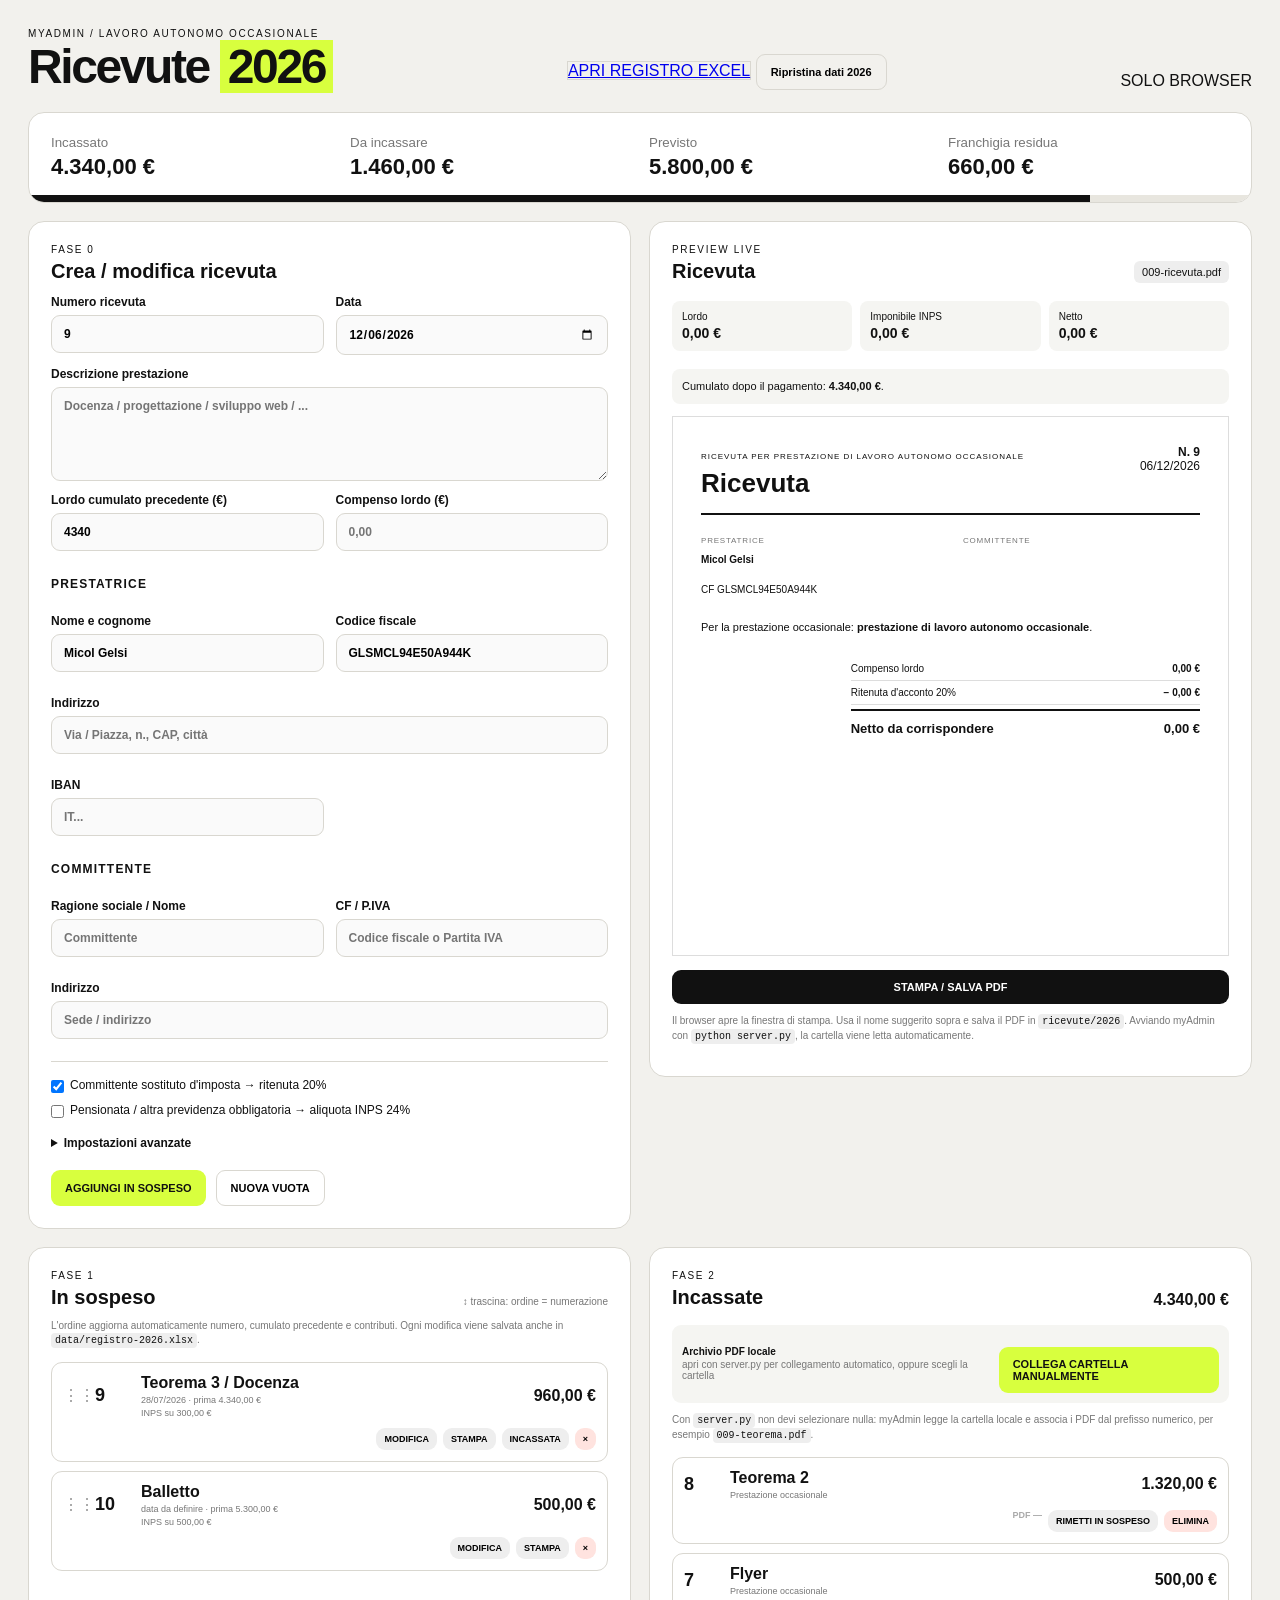
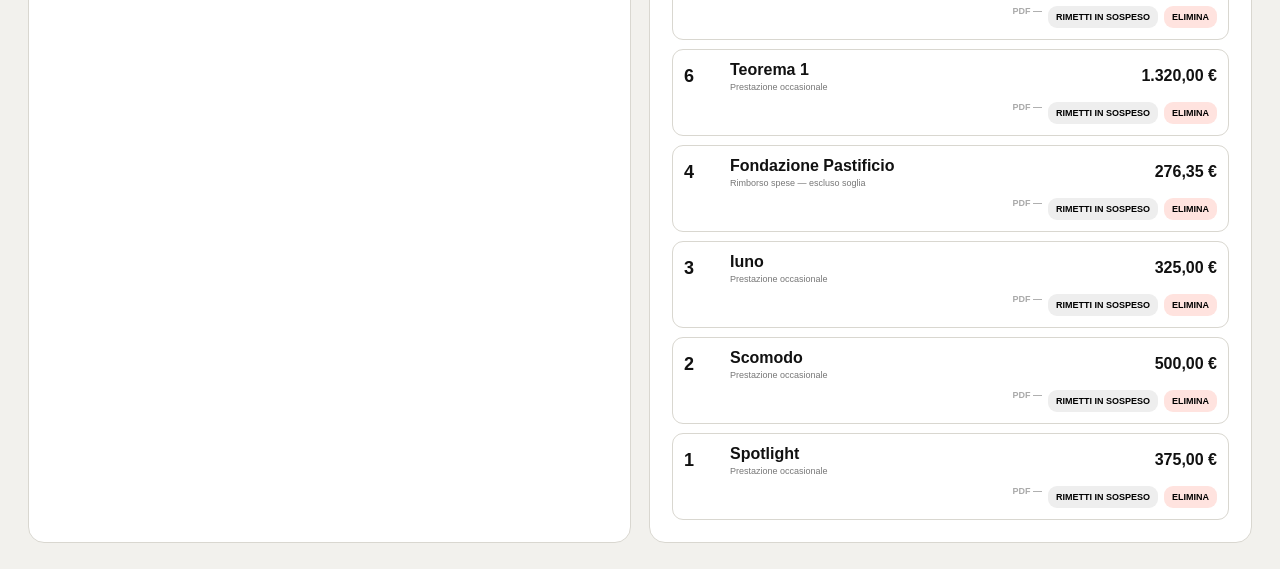
==== commit 4e021ff1: "Expose Excel registry and server workflow in UI" ====
--- a/index.html
+++ b/index.html
@@ -10,7 +10,10 @@
 <main class="app">
   <header class="topbar">
     <div><p class="eyebrow">MYADMIN / LAVORO AUTONOMO OCCASIONALE</p><h1>Ricevute <span>2026</span></h1></div>
-    <button id="resetYear" class="ghost">Ripristina dati 2026</button>
+    <div class="top-actions">
+      <a class="ghost excel-link" href="/data/registro-2026.xlsx" target="_blank">APRI REGISTRO EXCEL</a>
+      <button id="resetYear" class="ghost">Ripristina dati 2026</button>
+    </div>
   </header>
 
   <section class="status-card four">
@@ -76,24 +79,24 @@
       <div id="warning" class="warning"></div>
       <div id="receiptPreview" class="receipt-mini"></div>
       <button id="printReceiptBtn" class="primary wide">STAMPA / SALVA PDF</button>
-      <p class="microcopy">Il browser apre la finestra di stampa. Usa il nome suggerito sopra e salva il PDF nella tua cartella locale <code>ricevute/2026</code>.</p>
+      <p class="microcopy">Il browser apre la finestra di stampa. Usa il nome suggerito sopra e salva il PDF in <code>ricevute/2026</code>. Avviando myAdmin con <code>python server.py</code>, la cartella viene letta automaticamente.</p>
     </aside>
   </section>
 
   <section class="pipeline">
     <section class="panel stage-panel">
       <div class="section-head"><div><p class="eyebrow">FASE 1</p><h2>In sospeso</h2></div><span class="drag-help">↕ trascina: ordine = numerazione</span></div>
-      <p class="archive-note">L'ordine aggiorna automaticamente numero, cumulato precedente e contributi.</p>
+      <p class="archive-note">L'ordine aggiorna automaticamente numero, cumulato precedente e contributi. Ogni modifica viene salvata anche in <code>data/registro-2026.xlsx</code>.</p>
       <div id="pendingList" class="pending-list"></div>
     </section>
 
     <section class="panel stage-panel">
       <div class="section-head"><div><p class="eyebrow">FASE 2</p><h2>Incassate</h2></div><strong id="totaleRegistro">€ 4.340,00</strong></div>
       <div class="local-pdf-bar">
-        <div><b>Archivio PDF locale</b><span id="pdfFolderStatus">cartella non collegata</span></div>
-        <label class="folder-button">COLLEGA CARTELLA 2026<input id="pdfFolderInput" type="file" accept="application/pdf,.pdf" webkitdirectory directory multiple hidden></label>
+        <div><b>Archivio PDF locale</b><span id="pdfFolderStatus">ricerca automatica in ricevute/2026…</span></div>
+        <label class="folder-button">COLLEGA CARTELLA MANUALMENTE<input id="pdfFolderInput" type="file" accept="application/pdf,.pdf" webkitdirectory directory multiple hidden></label>
       </div>
-      <p class="archive-note">I PDF restano sul computer. Il nome deve iniziare con il numero: <code>009-teorema.pdf</code>.</p>
+      <p class="archive-note">Con <code>server.py</code> non devi selezionare nulla: myAdmin legge la cartella locale e associa i PDF dal prefisso numerico, per esempio <code>009-teorema.pdf</code>.</p>
       <div id="paidList" class="paid-list"></div>
     </section>
   </section>
--- a/style.css
+++ b/style.css
@@ -1 +1 @@
-:root{--bg:#f2f1ed;--paper:#fff;--ink:#111;--muted:#777;--line:#d9d7d0;--acid:#d8ff3e;--danger:#ff5b4d}*{box-sizing:border-box}body{margin:0;background:var(--bg);color:var(--ink);font-family:Arial,Helvetica,sans-serif}button,input,textarea,select{font:inherit}.app{max-width:1180px;margin:auto;padding:28px}.topbar{display:flex;align-items:flex-end;justify-content:space-between;margin-bottom:22px}.eyebrow{font-size:11px;letter-spacing:.16em;margin:0 0 5px}h1{font-size:48px;line-height:.95;margin:0;letter-spacing:-.05em}h1 span{background:var(--acid);padding:0 8px}h2{font-size:20px;margin:0 0 20px}h3{font-size:13px;text-transform:uppercase;letter-spacing:.1em;margin:28px 0 12px}.panel,.status-card{background:var(--paper);border:1px solid var(--line);border-radius:16px;padding:24px}.status-card{display:grid;gap:18px;margin-bottom:18px;position:relative;overflow:hidden}.status-card.four{grid-template-columns:repeat(4,1fr)}.status-card small{display:block;color:var(--muted);margin-bottom:4px}.status-card strong{font-size:22px}.progress{position:absolute;left:0;right:0;bottom:0;height:7px;background:#e8e6df}.progress i{display:block;height:100%;width:0;background:var(--ink);transition:.2s}.layout{display:grid;grid-template-columns:1.5fr .8fr;gap:18px}.grid{display:grid;gap:12px}.grid.two{grid-template-columns:1fr 1fr}.span2{grid-column:1/-1}label{display:flex;flex-direction:column;gap:6px;font-size:12px;font-weight:700}input,textarea,select{width:100%;border:1px solid var(--line);border-radius:9px;background:#fafafa;padding:11px 12px;outline:none}input[readonly]{background:#efeee9;color:#555}input:focus,textarea:focus,select:focus{border-color:#111;background:#fff}.switches{display:grid;gap:10px;margin-top:22px;padding-top:18px;border-top:1px solid var(--line)}.check{flex-direction:row;align-items:flex-start;font-weight:400;line-height:1.35}.check input{width:auto;margin-top:2px}details{margin-top:20px}summary{cursor:pointer;font-weight:700;font-size:12px}.advanced{margin-top:14px}.hint,.archive-note{font-size:11px;color:var(--muted);line-height:1.45}.archive-note{margin:-8px 0 18px}.archive-note code{color:var(--ink);background:#eee;padding:2px 5px;border-radius:4px}.calculator{height:max-content;position:sticky;top:18px}.result{display:flex;justify-content:space-between;gap:20px;padding:11px 0;border-bottom:1px solid var(--line);font-size:13px}.result b{text-align:right}.result.hot b{background:var(--acid);padding:2px 5px}.result.total{font-size:17px;border-bottom:0;padding:20px 0}.result.total b{font-size:22px}.warning{font-size:12px;line-height:1.45;padding:12px;border-radius:8px;background:#f5f5f5;margin:8px 0 16px}.warning.attention{background:#fff0ee}button{border:0;border-radius:9px;padding:12px 15px;cursor:pointer;font-weight:700}.primary{background:#111;color:#fff}.secondary{background:var(--acid);color:#111}.ghost{background:transparent;border:1px solid var(--line)}.calculator button{width:100%;margin-top:8px}.history,.pending-panel{margin-top:18px}.historyHead{display:flex;justify-content:space-between;align-items:flex-end}.historyHead h2{margin:0}.historyHead strong{font-size:18px}.drag-help{font-size:11px;color:var(--muted)}.pending-list{display:grid;gap:8px}.pending-card{display:grid;grid-template-columns:28px 58px 1fr 170px auto;align-items:center;gap:12px;border:1px solid var(--line);border-radius:12px;padding:12px;background:#fafafa;cursor:grab}.pending-card.dragging{opacity:.45}.drag-handle{font-size:20px;color:#999;text-align:center}.pending-number{font-size:12px;font-weight:800;background:#111;color:#fff;padding:8px 7px;border-radius:7px;text-align:center}.pending-main,.pending-money{display:flex;flex-direction:column;gap:3px}.pending-main small,.pending-money small{font-size:10px;color:var(--muted)}.pending-money{text-align:right}.pending-money b{font-size:17px}.pending-money small{color:#555}.pending-actions{display:flex;gap:6px;justify-content:flex-end;flex-wrap:wrap}.mini{padding:8px 9px;border-radius:6px;font-size:9px;background:#e9e8e3}.mini.paid-btn{background:var(--acid)}.mini.danger{background:#ffe2df}.empty-pending{font-size:13px;color:var(--muted);padding:20px;border:1px dashed var(--line);border-radius:10px;text-align:center}table{width:100%;border-collapse:collapse;font-size:12px}th{font-size:10px;text-transform:uppercase;letter-spacing:.08em;color:var(--muted)}th,td{text-align:left;padding:12px 6px;border-top:1px solid var(--line)}td:last-child{text-align:right}.pdf-link{display:inline-block;color:#111;background:var(--acid);text-decoration:none;font-weight:800;font-size:10px;padding:7px 9px;border-radius:6px}.missing{color:#bbb}.receipt{display:none;min-height:100vh;background:#e5e5e5;padding:30px}.receipt.open{display:block}.receipt-actions{max-width:800px;margin:0 auto 15px;display:flex;justify-content:space-between}#receiptPaper{width:210mm;min-height:297mm;margin:auto;background:#fff;padding:22mm 20mm;box-shadow:0 8px 35px #0002;font-family:Arial,Helvetica,sans-serif;color:#111}.r-head{display:flex;justify-content:space-between;gap:40px;border-bottom:2px solid #111;padding-bottom:18px;margin-bottom:28px}.r-head h1{font-size:30px;letter-spacing:-.03em}.r-head .num{text-align:right;font-size:13px}.r-columns{display:grid;grid-template-columns:1fr 1fr;gap:40px;margin-bottom:30px}.r-box small{display:block;color:#777;text-transform:uppercase;font-size:9px;letter-spacing:.12em;margin-bottom:7px}.r-box{font-size:12px;line-height:1.55}.r-desc{font-size:13px;line-height:1.55;margin:30px 0}.r-calc{margin-left:auto;width:65%;font-size:12px}.r-row{display:flex;justify-content:space-between;padding:7px 0;border-bottom:1px solid #ddd}.r-row.total{font-size:16px;font-weight:700;border-top:2px solid #111;border-bottom:0;margin-top:5px;padding-top:12px}.r-note{margin-top:35px;font-size:10px;line-height:1.5;color:#444}.r-sign{margin-top:55px;display:flex;justify-content:flex-end}.r-sign div{width:220px;border-top:1px solid #111;padding-top:8px;text-align:center;font-size:10px}@media(max-width:900px){.status-card.four{grid-template-columns:1fr 1fr}.pending-card{grid-template-columns:26px 54px 1fr}.pending-money{grid-column:3}.pending-actions{grid-column:1/-1;justify-content:flex-start}}@media(max-width:800px){.app{padding:14px}.layout{grid-template-columns:1fr}.calculator{position:static}.grid.two{grid-template-columns:1fr}.span2{grid-column:auto}h1{font-size:38px}.history{overflow:auto}.historyHead{align-items:flex-start;gap:12px}.status-card.four{grid-template-columns:1fr 1fr}}@media print{body{background:#fff}.no-print{display:none!important}.receipt{display:block!important;padding:0;background:#fff}#receiptPaper{box-shadow:none;width:auto;min-height:auto;margin:0;padding:14mm}.app{display:none!important}@page{size:A4;margin:0}}+:root{--bg:#f2f1ed;--paper:#fff;--ink:#111;--muted:#777;--line:#d9d7d0;--acid:#d8ff3e;--danger:#ff5b4d}*{box-sizing:border-box}body{margin:0;background:var(--bg);color:var(--ink);font-family:Arial,Helvetica,sans-serif}button,input,textarea,select{font:inherit}.app{max-width:1380px;margin:auto;padding:28px}.topbar,.section-head{display:flex;justify-content:space-between;align-items:flex-end;gap:20px}.topbar{margin-bottom:22px}.eyebrow{font-size:10px;letter-spacing:.16em;margin:0 0 5px}.topbar h1{font-size:48px;line-height:.95;margin:0;letter-spacing:-.05em}.topbar h1 span{background:var(--acid);padding:0 8px}h2{font-size:20px;margin:0}h3{font-size:12px;text-transform:uppercase;letter-spacing:.1em;margin:26px 0 11px}.panel,.status-card{background:var(--paper);border:1px solid var(--line);border-radius:16px;padding:22px}.status-card{display:grid;grid-template-columns:repeat(4,1fr);gap:18px;margin-bottom:18px;position:relative;overflow:hidden}.status-card small{display:block;color:var(--muted);margin-bottom:4px}.status-card strong{font-size:22px}.progress{position:absolute;left:0;right:0;bottom:0;height:7px;background:#e8e6df}.progress i{display:block;height:100%;background:#111}.workspace{display:grid;grid-template-columns:1fr 1fr;gap:18px;align-items:start}.pipeline{display:grid;grid-template-columns:1fr 1fr;gap:18px;margin-top:18px}.grid{display:grid;gap:12px}.grid.two{grid-template-columns:1fr 1fr}.span2{grid-column:1/-1}label{display:flex;flex-direction:column;gap:6px;font-size:12px;font-weight:700;margin-top:12px}input,textarea,select{width:100%;border:1px solid var(--line);border-radius:9px;background:#fafafa;padding:11px 12px;outline:none}input:focus,textarea:focus,select:focus{border-color:#111;background:#fff}.switches{display:grid;gap:10px;margin-top:22px;padding-top:16px;border-top:1px solid var(--line)}.check{flex-direction:row;align-items:flex-start;font-weight:400;margin:0}.check input{width:auto;margin:2px 0 0}details{margin-top:18px}summary{cursor:pointer;font-size:12px;font-weight:700}.advanced{margin-top:12px}.form-actions{display:flex;gap:10px;margin-top:20px}button,.folder-button{border:0;border-radius:9px;padding:11px 14px;cursor:pointer;font-weight:800;font-size:11px}.primary{background:#111;color:#fff}.secondary,.folder-button{background:var(--acid);color:#111}.ghost{background:transparent;border:1px solid var(--line)}.wide{width:100%;margin-top:14px}.filename{font-size:11px;background:#eee;padding:5px 8px;border-radius:6px}.calc-strip{display:grid;grid-template-columns:repeat(3,1fr);gap:8px;margin:18px 0}.calc-strip span{background:#f5f5f2;border-radius:8px;padding:10px;font-size:10px}.calc-strip b{display:block;font-size:14px;margin-top:3px}.warning{font-size:11px;line-height:1.4;background:#f5f5f2;padding:10px;border-radius:8px;margin-bottom:12px}.warning.attention{background:#fff0ee}.receipt-mini{background:#fff;border:1px solid #ddd;min-height:540px;padding:28px;transform-origin:top left}.receipt-mini .r-head h1{font-size:26px}.r-head{display:flex;justify-content:space-between;gap:30px;border-bottom:2px solid #111;padding-bottom:14px;margin-bottom:20px}.r-head small{font-size:8px;letter-spacing:.12em}.r-head h1{margin:5px 0 0}.r-head .num{text-align:right;font-size:12px}.r-columns{display:grid;grid-template-columns:1fr 1fr;gap:25px;margin-bottom:22px}.r-box{font-size:10px;line-height:1.5}.r-box small{display:block;color:#777;text-transform:uppercase;font-size:8px;letter-spacing:.1em;margin-bottom:5px}.r-desc{font-size:11px;line-height:1.5;margin:22px 0}.r-calc{margin-left:auto;width:70%;font-size:10px}.r-row{display:flex;justify-content:space-between;gap:16px;padding:6px 0;border-bottom:1px solid #ddd}.r-row.total{font-size:13px;font-weight:700;border-top:2px solid #111;border-bottom:0;margin-top:4px;padding-top:10px}.r-note{margin-top:28px;font-size:9px;line-height:1.45;color:#444}.r-sign{margin-top:45px;display:flex;justify-content:flex-end}.r-sign div{width:200px;border-top:1px solid #111;padding-top:7px;text-align:center;font-size:9px}.microcopy,.archive-note,.drag-help{font-size:10px;color:var(--muted);line-height:1.4}.microcopy code,.archive-note code{background:#eee;color:#111;padding:2px 4px;border-radius:4px}.stage-panel{min-height:420px}.pending-list,.paid-list{display:grid;gap:9px;margin-top:14px}.flow-card{display:grid;grid-template-columns:22px 36px minmax(0,1fr) auto;gap:10px;align-items:center;border:1px solid var(--line);border-radius:11px;padding:11px;background:#fff}.paid-card{grid-template-columns:36px minmax(0,1fr) auto}.drag-handle{cursor:grab;color:#999}.flow-num{font-size:18px;font-weight:900}.flow-main{min-width:0}.flow-main b,.flow-main small{display:block}.flow-main small{font-size:9px;color:var(--muted);margin-top:3px;white-space:nowrap;overflow:hidden;text-overflow:ellipsis}.flow-money{font-weight:900}.flow-actions{grid-column:3/-1;display:flex;flex-wrap:wrap;justify-content:flex-end;gap:6px}.paid-card .flow-actions{grid-column:2/-1}.mini{padding:6px 8px;font-size:9px;background:#eee}.mini.danger{background:#ffe3df}.dragging{opacity:.4}.local-pdf-bar{display:flex;justify-content:space-between;align-items:center;gap:15px;margin:16px 0 8px;padding:10px;background:#f5f5f2;border-radius:9px}.local-pdf-bar b,.local-pdf-bar span{display:block;font-size:10px}.local-pdf-bar span{color:var(--muted);margin-top:2px}.pdf-slot,.pdf-link{font-size:9px;font-weight:800}.pdf-link{display:inline-block;background:var(--acid);color:#111;text-decoration:none;border-radius:6px;padding:6px 8px}.missing{color:#aaa}.print-view{display:none}.empty{color:var(--muted);font-size:11px}@media(max-width:1000px){.workspace,.pipeline{grid-template-columns:1fr}.status-card{grid-template-columns:1fr 1fr}}@media(max-width:650px){.app{padding:14px}.grid.two,.status-card{grid-template-columns:1fr}.topbar h1{font-size:38px}.flow-card,.paid-card{grid-template-columns:26px 1fr auto}.drag-handle{display:none}.flow-actions,.paid-card .flow-actions{grid-column:1/-1;justify-content:flex-start}.r-columns{grid-template-columns:1fr}.r-calc{width:100%}}@media print{body *{visibility:hidden!important}.print-view,.print-view *{visibility:visible!important}.print-view{display:block!important;position:absolute;inset:0;background:#fff}.print-view #printPaper{width:210mm;min-height:297mm;padding:20mm;margin:0 auto;background:#fff}.print-view .r-head h1{font-size:30px}.print-view .r-box{font-size:12px}.print-view .r-desc{font-size:13px}.print-view .r-calc{font-size:12px}.print-view .r-note{font-size:10px}@page{size:A4;margin:0}}
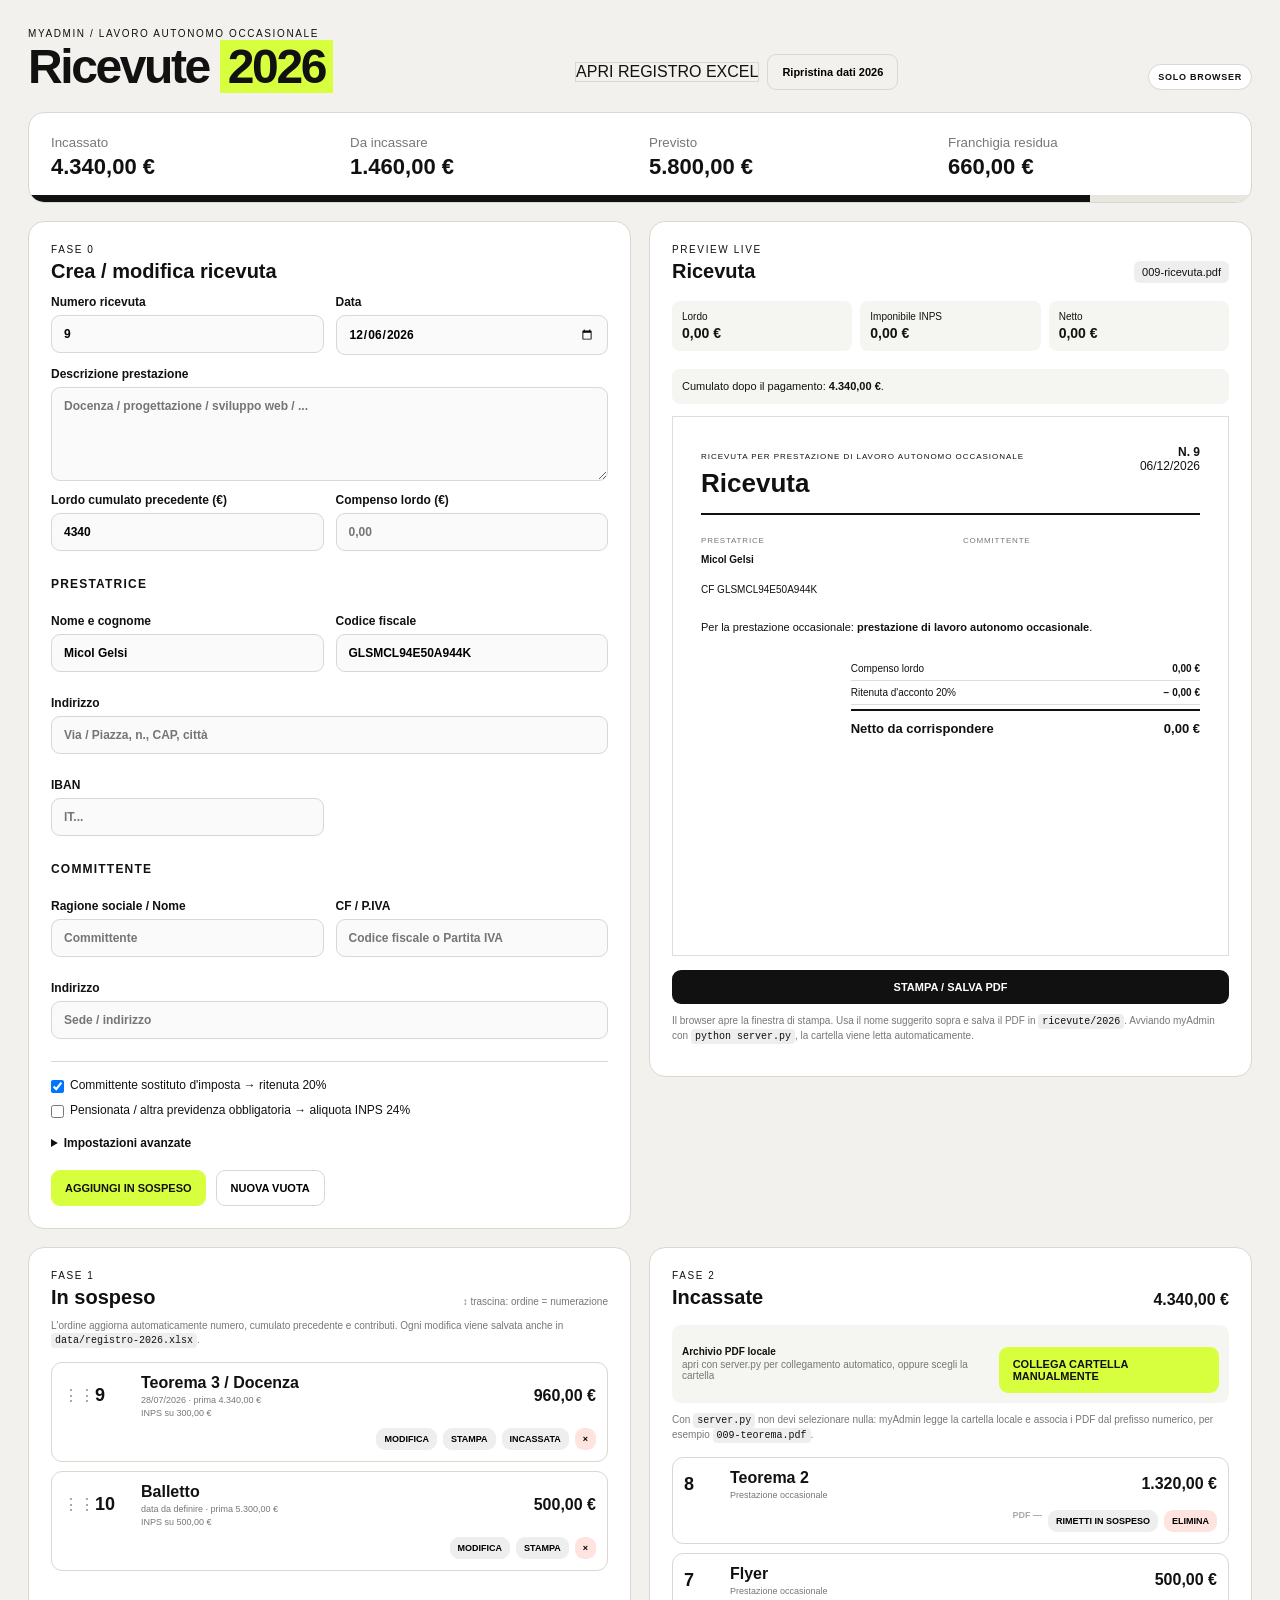
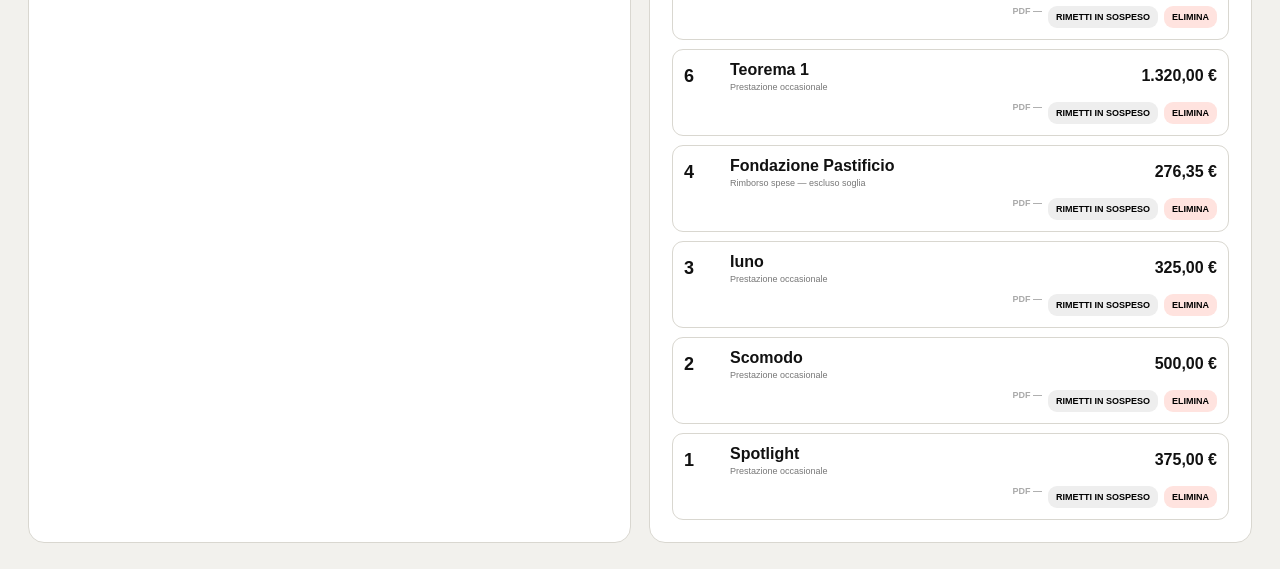
==== commit 282ab45e: "Load server status styles" ====
--- a/index.html
+++ b/index.html
@@ -5,6 +5,7 @@
   <meta name="viewport" content="width=device-width,initial-scale=1" />
   <title>myAdmin — Ricevute 2026</title>
   <link rel="stylesheet" href="style.css" />
+  <link rel="stylesheet" href="server.css" />
 </head>
 <body>
 <main class="app">
--- a/server.css
+++ b/server.css
@@ -0,0 +1 @@
+.top-actions{display:flex;align-items:center;gap:8px;flex-wrap:wrap}.excel-link{display:inline-flex;align-items:center;text-decoration:none;color:inherit}.server-badge{display:inline-flex;align-items:center;margin-left:8px;padding:7px 9px;border:1px solid var(--line,#d9d7d0);border-radius:999px;font-size:9px;font-weight:800;letter-spacing:.08em;background:#fff}.server-badge.online{background:var(--acid,#d8ff3e);border-color:#111}.folder-button.fallback-only{opacity:.55}@media(max-width:800px){.topbar{align-items:flex-start;gap:14px}.top-actions{justify-content:flex-end}.excel-link{font-size:10px}}
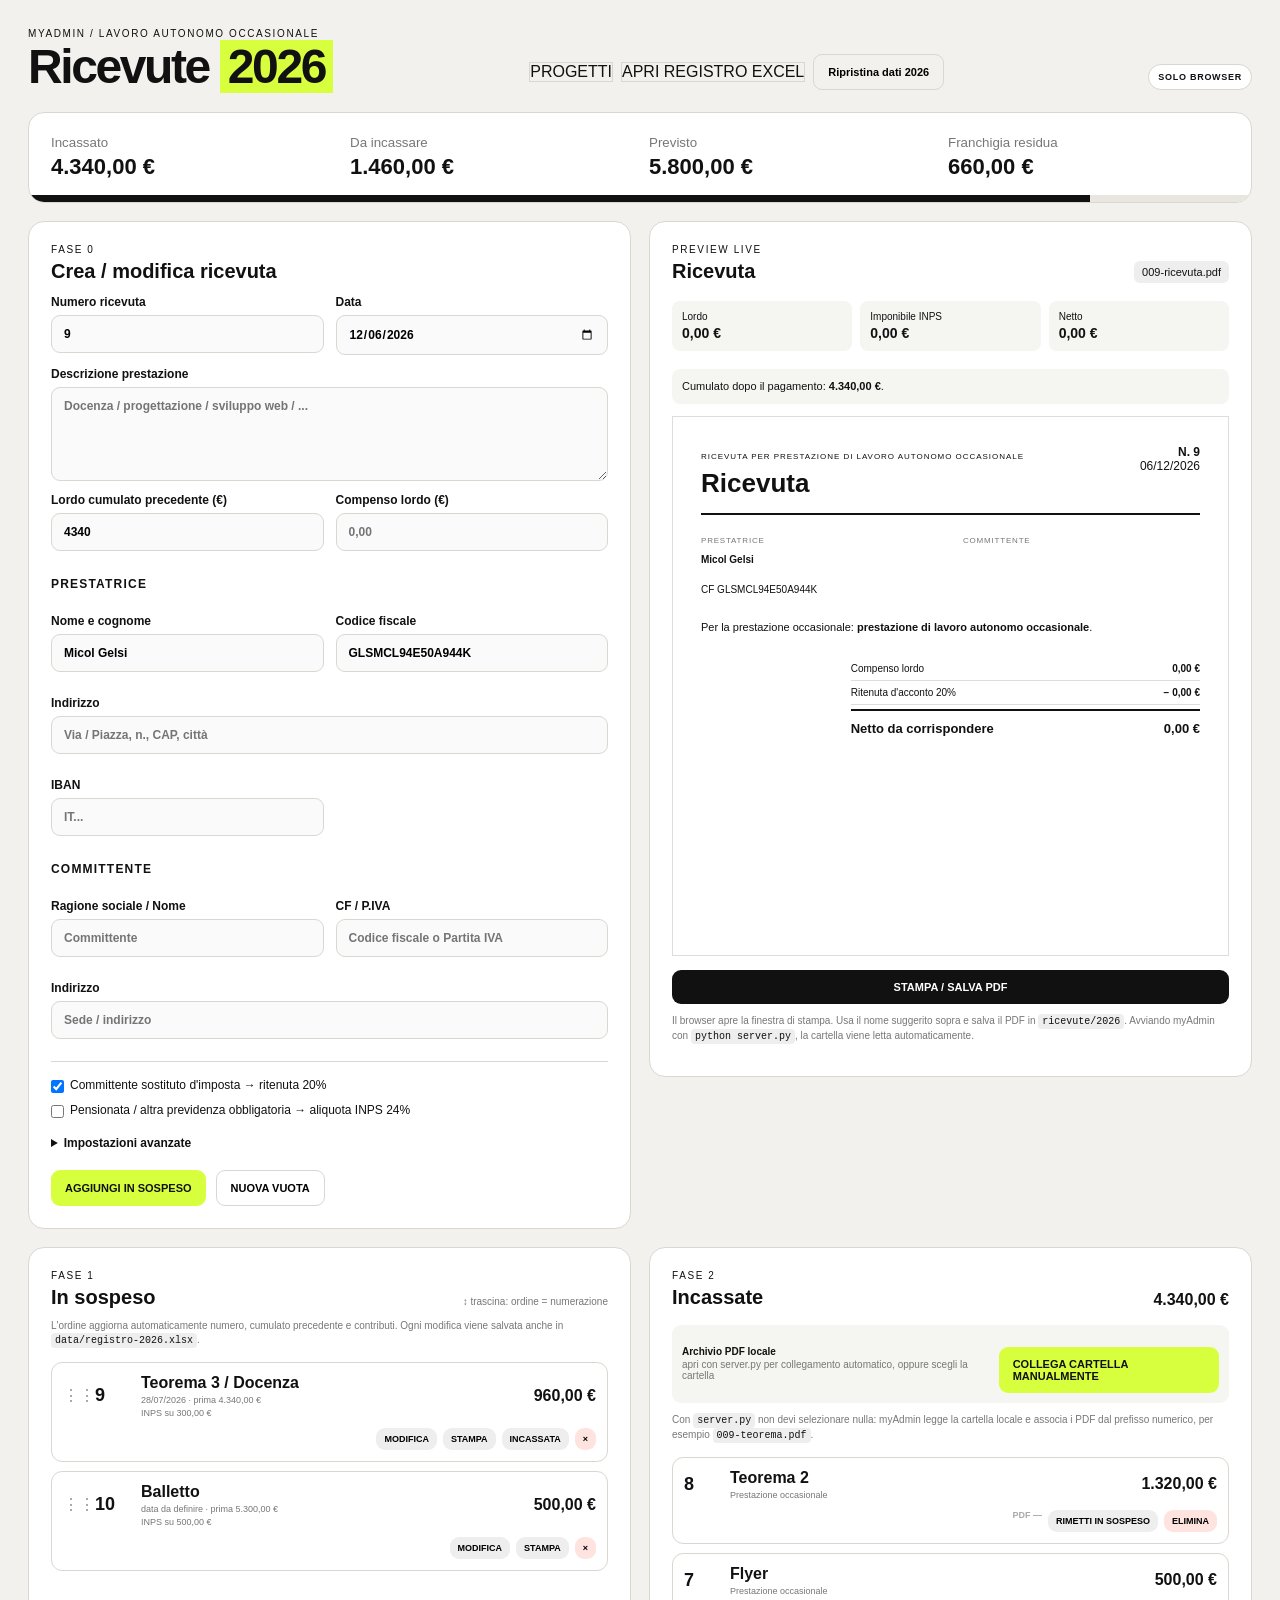
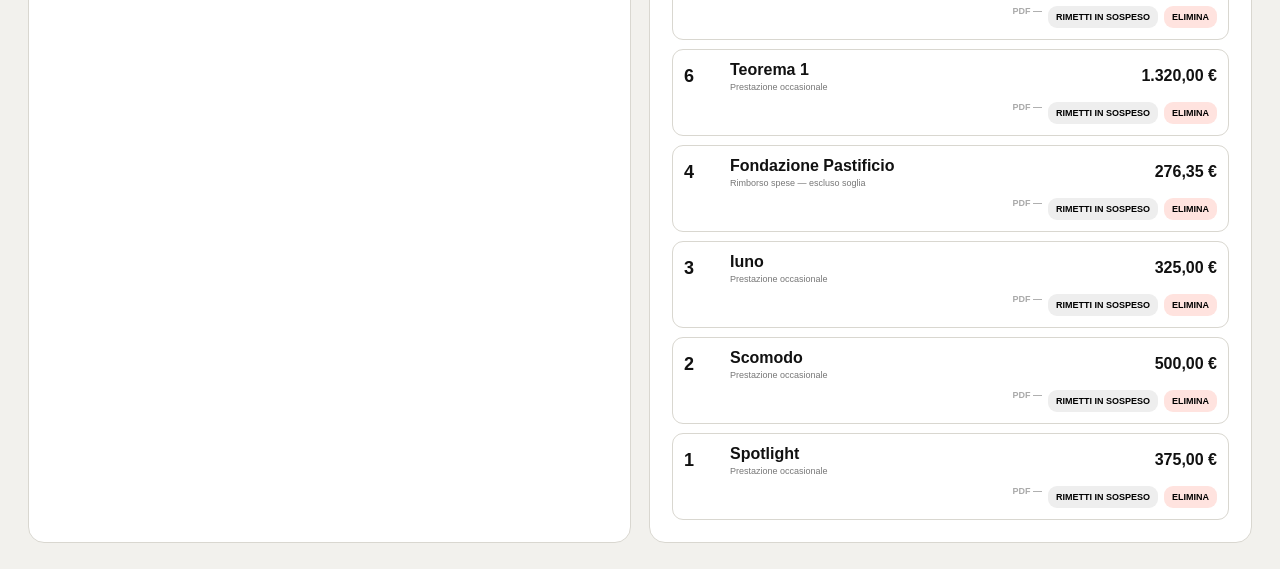
==== commit d2c84c35: "Link receipts workspace to projects" ====
--- a/index.html
+++ b/index.html
@@ -12,6 +12,7 @@
   <header class="topbar">
     <div><p class="eyebrow">MYADMIN / LAVORO AUTONOMO OCCASIONALE</p><h1>Ricevute <span>2026</span></h1></div>
     <div class="top-actions">
+      <a class="ghost excel-link" href="/projects.html">PROGETTI</a>
       <a class="ghost excel-link" href="/data/registro-2026.xlsx" target="_blank">APRI REGISTRO EXCEL</a>
       <button id="resetYear" class="ghost">Ripristina dati 2026</button>
     </div>
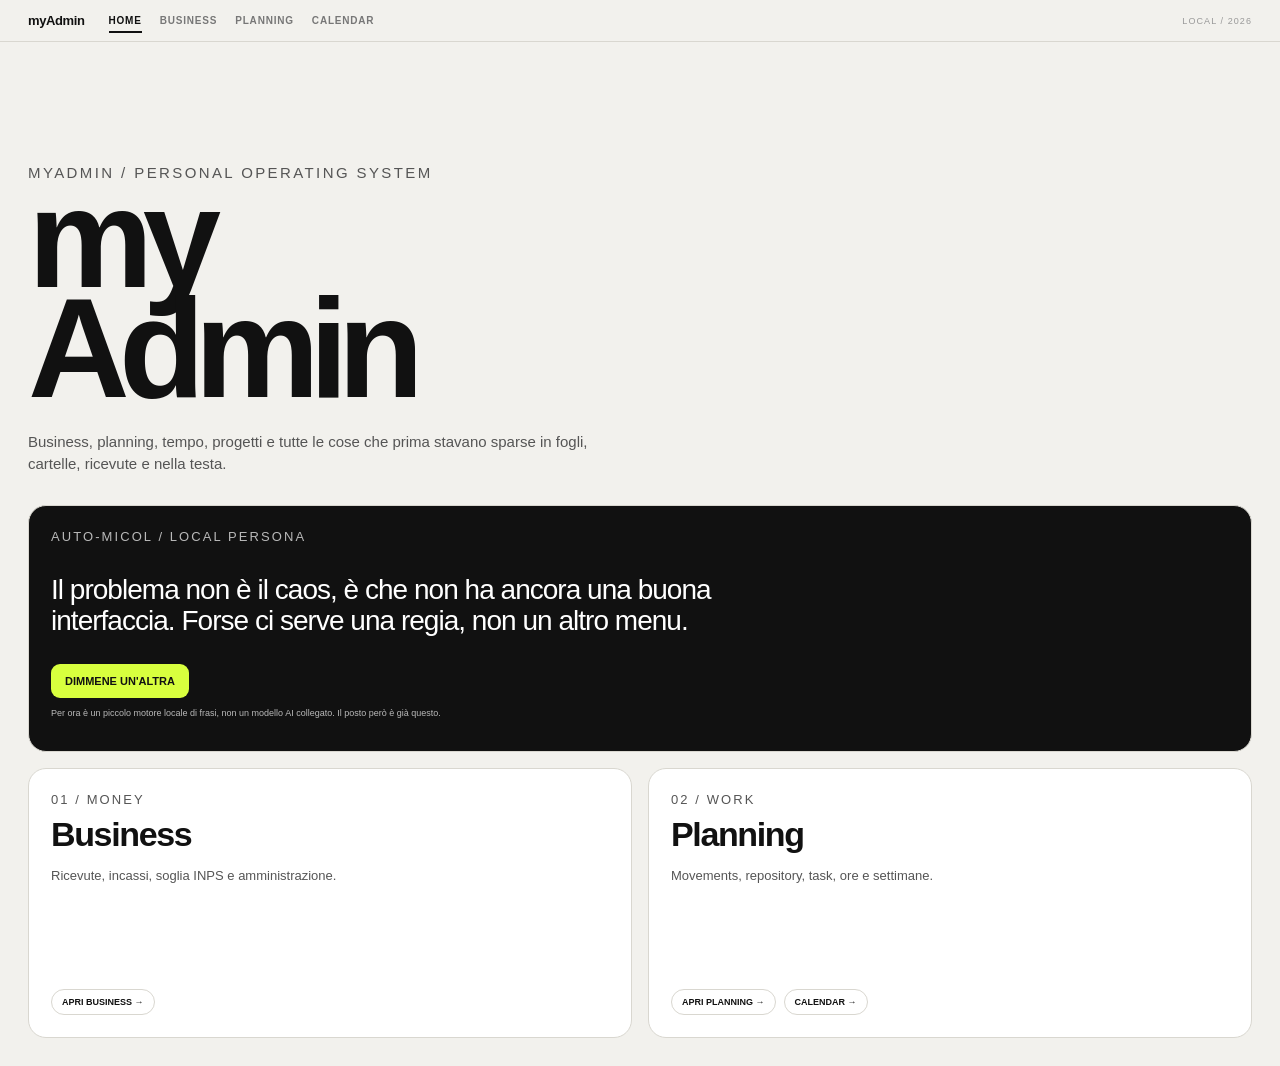
==== commit 19688007: "Create myAdmin homepage" ====
--- a/index.html
+++ b/index.html
@@ -1,111 +1 @@
-<!doctype html>
-<html lang="it">
-<head>
-  <meta charset="utf-8" />
-  <meta name="viewport" content="width=device-width,initial-scale=1" />
-  <title>myAdmin — Ricevute 2026</title>
-  <link rel="stylesheet" href="style.css" />
-  <link rel="stylesheet" href="server.css" />
-</head>
-<body>
-<main class="app">
-  <header class="topbar">
-    <div><p class="eyebrow">MYADMIN / LAVORO AUTONOMO OCCASIONALE</p><h1>Ricevute <span>2026</span></h1></div>
-    <div class="top-actions">
-      <a class="ghost excel-link" href="/projects.html">PROGETTI</a>
-      <a class="ghost excel-link" href="/data/registro-2026.xlsx" target="_blank">APRI REGISTRO EXCEL</a>
-      <button id="resetYear" class="ghost">Ripristina dati 2026</button>
-    </div>
-  </header>
-
-  <section class="status-card four">
-    <div><small>Incassato</small><strong id="statusPaid">€ 4.340,00</strong></div>
-    <div><small>Da incassare</small><strong id="statusPending">€ 1.460,00</strong></div>
-    <div><small>Previsto</small><strong id="statusProjected">€ 5.800,00</strong></div>
-    <div><small>Franchigia residua</small><strong id="statusResiduo">€ 660,00</strong></div>
-    <div class="progress"><i id="progressBar"></i></div>
-  </section>
-
-  <section class="workspace">
-    <section class="panel form-panel">
-      <div class="section-head"><div><p class="eyebrow">FASE 0</p><h2>Crea / modifica ricevuta</h2></div></div>
-      <div class="grid two">
-        <label>Numero ricevuta<input id="numero" type="number" readonly></label>
-        <label>Data<input id="data" type="date"></label>
-      </div>
-      <label>Descrizione prestazione<textarea id="descrizione" rows="5" placeholder="Docenza / progettazione / sviluppo web / ..."></textarea></label>
-      <div class="grid two">
-        <label>Lordo cumulato precedente (€)<input id="cumulato" readonly></label>
-        <label>Compenso lordo (€)<input id="lordo" inputmode="decimal" placeholder="0,00"></label>
-      </div>
-
-      <h3>Prestatrice</h3>
-      <div class="grid two">
-        <label>Nome e cognome<input id="mioNome" value="Micol Gelsi"></label>
-        <label>Codice fiscale<input id="mioCf" value="GLSMCL94E50A944K"></label>
-        <label class="span2">Indirizzo<input id="mioIndirizzo" placeholder="Via / Piazza, n., CAP, città"></label>
-        <label>IBAN<input id="iban" placeholder="IT..."></label>
-      </div>
-
-      <h3>Committente</h3>
-      <div class="grid two">
-        <label>Ragione sociale / Nome<input id="clienteNome" placeholder="Committente"></label>
-        <label>CF / P.IVA<input id="clienteCf" placeholder="Codice fiscale o Partita IVA"></label>
-        <label class="span2">Indirizzo<input id="clienteIndirizzo" placeholder="Sede / indirizzo"></label>
-      </div>
-
-      <div class="switches">
-        <label class="check"><input id="sostituto" type="checkbox" checked><span>Committente sostituto d'imposta → ritenuta 20%</span></label>
-        <label class="check"><input id="altraCopertura" type="checkbox"><span>Pensionata / altra previdenza obbligatoria → aliquota INPS 24%</span></label>
-      </div>
-      <details><summary>Impostazioni avanzate</summary><div class="grid two advanced">
-        <label>Franchigia annua (€)<input id="franchigia" value="5000"></label>
-        <label>Aliquota INPS ordinaria (%)<input id="aliquota" value="33,72"></label>
-        <label>Quota lavoratrice<select id="quotaLavoratore"><option value="0.3333333333">1/3</option></select></label>
-        <label>Ritenuta (%)<input id="ritenutaPerc" value="20"></label>
-      </div></details>
-
-      <div class="form-actions">
-        <button id="savePendingBtn" class="secondary">AGGIUNGI IN SOSPESO</button>
-        <button id="clearFormBtn" class="ghost">NUOVA VUOTA</button>
-      </div>
-    </section>
-
-    <aside class="panel preview-panel">
-      <div class="section-head"><div><p class="eyebrow">PREVIEW LIVE</p><h2>Ricevuta</h2></div><span id="suggestedFilename" class="filename"></span></div>
-      <div class="calc-strip">
-        <span>Lordo <b id="rLordo">€ 0,00</b></span>
-        <span>Imponibile INPS <b id="rImponibile">€ 0,00</b></span>
-        <span>Netto <b id="rNetto">€ 0,00</b></span>
-      </div>
-      <div id="warning" class="warning"></div>
-      <div id="receiptPreview" class="receipt-mini"></div>
-      <button id="printReceiptBtn" class="primary wide">STAMPA / SALVA PDF</button>
-      <p class="microcopy">Il browser apre la finestra di stampa. Usa il nome suggerito sopra e salva il PDF in <code>ricevute/2026</code>. Avviando myAdmin con <code>python server.py</code>, la cartella viene letta automaticamente.</p>
-    </aside>
-  </section>
-
-  <section class="pipeline">
-    <section class="panel stage-panel">
-      <div class="section-head"><div><p class="eyebrow">FASE 1</p><h2>In sospeso</h2></div><span class="drag-help">↕ trascina: ordine = numerazione</span></div>
-      <p class="archive-note">L'ordine aggiorna automaticamente numero, cumulato precedente e contributi. Ogni modifica viene salvata anche in <code>data/registro-2026.xlsx</code>.</p>
-      <div id="pendingList" class="pending-list"></div>
-    </section>
-
-    <section class="panel stage-panel">
-      <div class="section-head"><div><p class="eyebrow">FASE 2</p><h2>Incassate</h2></div><strong id="totaleRegistro">€ 4.340,00</strong></div>
-      <div class="local-pdf-bar">
-        <div><b>Archivio PDF locale</b><span id="pdfFolderStatus">ricerca automatica in ricevute/2026…</span></div>
-        <label class="folder-button">COLLEGA CARTELLA MANUALMENTE<input id="pdfFolderInput" type="file" accept="application/pdf,.pdf" webkitdirectory directory multiple hidden></label>
-      </div>
-      <p class="archive-note">Con <code>server.py</code> non devi selezionare nulla: myAdmin legge la cartella locale e associa i PDF dal prefisso numerico, per esempio <code>009-teorema.pdf</code>.</p>
-      <div id="paidList" class="paid-list"></div>
-    </section>
-  </section>
-</main>
-
-<section id="printView" class="print-view"><article id="printPaper"></article></section>
-<script src="app.js"></script>
-<script src="pdf-local.js"></script>
-</body>
-</html>+<!doctype html><html lang="it"><head><meta charset="utf-8"><meta name="viewport" content="width=device-width,initial-scale=1"><title>myAdmin</title><link rel="stylesheet" href="style.css"></head><body><main class="app home-app"><section class="home-hero"><p class="eyebrow">MYADMIN / PERSONAL OPERATING SYSTEM</p><h1>my<br>Admin</h1><p>Business, planning, tempo, progetti e tutte le cose che prima stavano sparse in fogli, cartelle, ricevute e nella testa.</p></section><section class="home-grid"><article class="home-card oracle home-wide"><div><p class="eyebrow">AUTO-MICOL / LOCAL PERSONA</p><p id="homeThought" class="oracle-quote"></p></div><div><button id="regenerateThought">DIMMENE UN'ALTRA</button><p class="oracle-note">Per ora è un piccolo motore locale di frasi, non un modello AI collegato. Il posto però è già questo.</p></div></article><article class="home-card"><div><p class="eyebrow">01 / MONEY</p><h2>Business</h2><p>Ricevute, incassi, soglia INPS e amministrazione.</p></div><div class="home-card-links"><a href="business.html">APRI BUSINESS →</a></div></article><article class="home-card"><div><p class="eyebrow">02 / WORK</p><h2>Planning</h2><p>Movements, repository, task, ore e settimane.</p></div><div class="home-card-links"><a href="projects.html">APRI PLANNING →</a><a href="calendar.html">CALENDAR →</a></div></article></section></main><script src="nav.js"></script><script src="home.js"></script></body></html>
--- a/style.css
+++ b/style.css
@@ -1 +1 @@
-:root{--bg:#f2f1ed;--paper:#fff;--ink:#111;--muted:#777;--line:#d9d7d0;--acid:#d8ff3e;--danger:#ff5b4d}*{box-sizing:border-box}body{margin:0;background:var(--bg);color:var(--ink);font-family:Arial,Helvetica,sans-serif}button,input,textarea,select{font:inherit}.app{max-width:1380px;margin:auto;padding:28px}.topbar,.section-head{display:flex;justify-content:space-between;align-items:flex-end;gap:20px}.topbar{margin-bottom:22px}.eyebrow{font-size:10px;letter-spacing:.16em;margin:0 0 5px}.topbar h1{font-size:48px;line-height:.95;margin:0;letter-spacing:-.05em}.topbar h1 span{background:var(--acid);padding:0 8px}h2{font-size:20px;margin:0}h3{font-size:12px;text-transform:uppercase;letter-spacing:.1em;margin:26px 0 11px}.panel,.status-card{background:var(--paper);border:1px solid var(--line);border-radius:16px;padding:22px}.status-card{display:grid;grid-template-columns:repeat(4,1fr);gap:18px;margin-bottom:18px;position:relative;overflow:hidden}.status-card small{display:block;color:var(--muted);margin-bottom:4px}.status-card strong{font-size:22px}.progress{position:absolute;left:0;right:0;bottom:0;height:7px;background:#e8e6df}.progress i{display:block;height:100%;background:#111}.workspace{display:grid;grid-template-columns:1fr 1fr;gap:18px;align-items:start}.pipeline{display:grid;grid-template-columns:1fr 1fr;gap:18px;margin-top:18px}.grid{display:grid;gap:12px}.grid.two{grid-template-columns:1fr 1fr}.span2{grid-column:1/-1}label{display:flex;flex-direction:column;gap:6px;font-size:12px;font-weight:700;margin-top:12px}input,textarea,select{width:100%;border:1px solid var(--line);border-radius:9px;background:#fafafa;padding:11px 12px;outline:none}input:focus,textarea:focus,select:focus{border-color:#111;background:#fff}.switches{display:grid;gap:10px;margin-top:22px;padding-top:16px;border-top:1px solid var(--line)}.check{flex-direction:row;align-items:flex-start;font-weight:400;margin:0}.check input{width:auto;margin:2px 0 0}details{margin-top:18px}summary{cursor:pointer;font-size:12px;font-weight:700}.advanced{margin-top:12px}.form-actions{display:flex;gap:10px;margin-top:20px}button,.folder-button{border:0;border-radius:9px;padding:11px 14px;cursor:pointer;font-weight:800;font-size:11px}.primary{background:#111;color:#fff}.secondary,.folder-button{background:var(--acid);color:#111}.ghost{background:transparent;border:1px solid var(--line)}.wide{width:100%;margin-top:14px}.filename{font-size:11px;background:#eee;padding:5px 8px;border-radius:6px}.calc-strip{display:grid;grid-template-columns:repeat(3,1fr);gap:8px;margin:18px 0}.calc-strip span{background:#f5f5f2;border-radius:8px;padding:10px;font-size:10px}.calc-strip b{display:block;font-size:14px;margin-top:3px}.warning{font-size:11px;line-height:1.4;background:#f5f5f2;padding:10px;border-radius:8px;margin-bottom:12px}.warning.attention{background:#fff0ee}.receipt-mini{background:#fff;border:1px solid #ddd;min-height:540px;padding:28px;transform-origin:top left}.receipt-mini .r-head h1{font-size:26px}.r-head{display:flex;justify-content:space-between;gap:30px;border-bottom:2px solid #111;padding-bottom:14px;margin-bottom:20px}.r-head small{font-size:8px;letter-spacing:.12em}.r-head h1{margin:5px 0 0}.r-head .num{text-align:right;font-size:12px}.r-columns{display:grid;grid-template-columns:1fr 1fr;gap:25px;margin-bottom:22px}.r-box{font-size:10px;line-height:1.5}.r-box small{display:block;color:#777;text-transform:uppercase;font-size:8px;letter-spacing:.1em;margin-bottom:5px}.r-desc{font-size:11px;line-height:1.5;margin:22px 0}.r-calc{margin-left:auto;width:70%;font-size:10px}.r-row{display:flex;justify-content:space-between;gap:16px;padding:6px 0;border-bottom:1px solid #ddd}.r-row.total{font-size:13px;font-weight:700;border-top:2px solid #111;border-bottom:0;margin-top:4px;padding-top:10px}.r-note{margin-top:28px;font-size:9px;line-height:1.45;color:#444}.r-sign{margin-top:45px;display:flex;justify-content:flex-end}.r-sign div{width:200px;border-top:1px solid #111;padding-top:7px;text-align:center;font-size:9px}.microcopy,.archive-note,.drag-help{font-size:10px;color:var(--muted);line-height:1.4}.microcopy code,.archive-note code{background:#eee;color:#111;padding:2px 4px;border-radius:4px}.stage-panel{min-height:420px}.pending-list,.paid-list{display:grid;gap:9px;margin-top:14px}.flow-card{display:grid;grid-template-columns:22px 36px minmax(0,1fr) auto;gap:10px;align-items:center;border:1px solid var(--line);border-radius:11px;padding:11px;background:#fff}.paid-card{grid-template-columns:36px minmax(0,1fr) auto}.drag-handle{cursor:grab;color:#999}.flow-num{font-size:18px;font-weight:900}.flow-main{min-width:0}.flow-main b,.flow-main small{display:block}.flow-main small{font-size:9px;color:var(--muted);margin-top:3px;white-space:nowrap;overflow:hidden;text-overflow:ellipsis}.flow-money{font-weight:900}.flow-actions{grid-column:3/-1;display:flex;flex-wrap:wrap;justify-content:flex-end;gap:6px}.paid-card .flow-actions{grid-column:2/-1}.mini{padding:6px 8px;font-size:9px;background:#eee}.mini.danger{background:#ffe3df}.dragging{opacity:.4}.local-pdf-bar{display:flex;justify-content:space-between;align-items:center;gap:15px;margin:16px 0 8px;padding:10px;background:#f5f5f2;border-radius:9px}.local-pdf-bar b,.local-pdf-bar span{display:block;font-size:10px}.local-pdf-bar span{color:var(--muted);margin-top:2px}.pdf-slot,.pdf-link{font-size:9px;font-weight:800}.pdf-link{display:inline-block;background:var(--acid);color:#111;text-decoration:none;border-radius:6px;padding:6px 8px}.missing{color:#aaa}.print-view{display:none}.empty{color:var(--muted);font-size:11px}@media(max-width:1000px){.workspace,.pipeline{grid-template-columns:1fr}.status-card{grid-template-columns:1fr 1fr}}@media(max-width:650px){.app{padding:14px}.grid.two,.status-card{grid-template-columns:1fr}.topbar h1{font-size:38px}.flow-card,.paid-card{grid-template-columns:26px 1fr auto}.drag-handle{display:none}.flow-actions,.paid-card .flow-actions{grid-column:1/-1;justify-content:flex-start}.r-columns{grid-template-columns:1fr}.r-calc{width:100%}}@media print{body *{visibility:hidden!important}.print-view,.print-view *{visibility:visible!important}.print-view{display:block!important;position:absolute;inset:0;background:#fff}.print-view #printPaper{width:210mm;min-height:297mm;padding:20mm;margin:0 auto;background:#fff}.print-view .r-head h1{font-size:30px}.print-view .r-box{font-size:12px}.print-view .r-desc{font-size:13px}.print-view .r-calc{font-size:12px}.print-view .r-note{font-size:10px}@page{size:A4;margin:0}}+:root{--bg:#f2f1ed;--paper:#fff;--ink:#111;--muted:#777;--line:#d9d7d0;--acid:#d8ff3e;--danger:#ff5b4d}*{box-sizing:border-box}body{margin:0;background:var(--bg);color:var(--ink);font-family:Arial,Helvetica,sans-serif}button,input,textarea,select{font:inherit}.global-nav{position:sticky;top:0;z-index:100;display:grid;grid-template-columns:auto 1fr auto;align-items:center;gap:24px;padding:13px 28px;border-bottom:1px solid var(--line);background:rgba(242,241,237,.96);backdrop-filter:blur(14px)}.global-brand{font-size:13px;font-weight:900;letter-spacing:-.03em;color:var(--ink);text-decoration:none}.global-nav nav{display:flex;gap:18px}.global-nav nav a{position:relative;color:#777;text-decoration:none;font-size:10px;font-weight:800;letter-spacing:.08em}.global-nav nav a:hover,.global-nav nav a.active{color:#111}.global-nav nav a.active:after{content:"";position:absolute;left:0;right:0;bottom:-7px;height:2px;background:#111}.global-status{font-size:9px;color:#999;letter-spacing:.12em}.app{max-width:1380px;margin:auto;padding:28px}.topbar,.section-head{display:flex;justify-content:space-between;align-items:flex-end;gap:20px}.topbar{margin-bottom:22px}.page-intro{padding-top:6px}.eyebrow{font-size:10px;letter-spacing:.16em;margin:0 0 5px}.topbar h1{font-size:48px;line-height:.95;margin:0;letter-spacing:-.05em}.topbar h1 span{background:var(--acid);padding:0 8px}h2{font-size:20px;margin:0}h3{font-size:12px;text-transform:uppercase;letter-spacing:.1em;margin:26px 0 11px}.panel,.status-card{background:var(--paper);border:1px solid var(--line);border-radius:16px;padding:22px}.status-card{display:grid;grid-template-columns:repeat(4,1fr);gap:18px;margin-bottom:18px;position:relative;overflow:hidden}.status-card small{display:block;color:var(--muted);margin-bottom:4px}.status-card strong{font-size:22px}.progress{position:absolute;left:0;right:0;bottom:0;height:7px;background:#e8e6df}.progress i{display:block;height:100%;background:#111}.workspace{display:grid;grid-template-columns:1fr 1fr;gap:18px;align-items:start}.pipeline{display:grid;grid-template-columns:1fr 1fr;gap:18px;margin-top:18px}.grid{display:grid;gap:12px}.grid.two{grid-template-columns:1fr 1fr}.span2{grid-column:1/-1}label{display:flex;flex-direction:column;gap:6px;font-size:12px;font-weight:700;margin-top:12px}input,textarea,select{width:100%;border:1px solid var(--line);border-radius:9px;background:#fafafa;padding:11px 12px;outline:none}input:focus,textarea:focus,select:focus{border-color:#111;background:#fff}.switches{display:grid;gap:10px;margin-top:22px;padding-top:16px;border-top:1px solid var(--line)}.check{flex-direction:row;align-items:flex-start;font-weight:400;margin:0}.check input{width:auto;margin:2px 0 0}details{margin-top:18px}summary{cursor:pointer;font-size:12px;font-weight:700}.advanced{margin-top:12px}.form-actions{display:flex;gap:10px;margin-top:20px}button,.folder-button{border:0;border-radius:9px;padding:11px 14px;cursor:pointer;font-weight:800;font-size:11px}.primary{background:#111;color:#fff}.secondary,.folder-button{background:var(--acid);color:#111}.ghost{background:transparent;border:1px solid var(--line)}.wide{width:100%;margin-top:14px}.filename{font-size:11px;background:#eee;padding:5px 8px;border-radius:6px}.calc-strip{display:grid;grid-template-columns:repeat(3,1fr);gap:8px;margin:18px 0}.calc-strip span{background:#f5f5f2;border-radius:8px;padding:10px;font-size:10px}.calc-strip b{display:block;font-size:14px;margin-top:3px}.warning{font-size:11px;line-height:1.4;background:#f5f5f2;padding:10px;border-radius:8px;margin-bottom:12px}.warning.attention{background:#fff0ee}.receipt-mini{background:#fff;border:1px solid #ddd;min-height:540px;padding:28px;transform-origin:top left}.receipt-mini .r-head h1{font-size:26px}.r-head{display:flex;justify-content:space-between;gap:30px;border-bottom:2px solid #111;padding-bottom:14px;margin-bottom:20px}.r-head small{font-size:8px;letter-spacing:.12em}.r-head h1{margin:5px 0 0}.r-head .num{text-align:right;font-size:12px}.r-columns{display:grid;grid-template-columns:1fr 1fr;gap:25px;margin-bottom:22px}.r-box{font-size:10px;line-height:1.5}.r-box small{display:block;color:#777;text-transform:uppercase;font-size:8px;letter-spacing:.1em;margin-bottom:5px}.r-desc{font-size:11px;line-height:1.5;margin:22px 0}.r-calc{margin-left:auto;width:70%;font-size:10px}.r-row{display:flex;justify-content:space-between;gap:16px;padding:6px 0;border-bottom:1px solid #ddd}.r-row.total{font-size:13px;font-weight:700;border-top:2px solid #111;border-bottom:0;margin-top:4px;padding-top:10px}.r-note{margin-top:28px;font-size:9px;line-height:1.45;color:#444}.r-sign{margin-top:45px;display:flex;justify-content:flex-end}.r-sign div{width:200px;border-top:1px solid #111;padding-top:7px;text-align:center;font-size:9px}.microcopy,.archive-note,.drag-help{font-size:10px;color:var(--muted);line-height:1.4}.microcopy code,.archive-note code{background:#eee;color:#111;padding:2px 4px;border-radius:4px}.stage-panel{min-height:420px}.pending-list,.paid-list{display:grid;gap:9px;margin-top:14px}.flow-card{display:grid;grid-template-columns:22px 36px minmax(0,1fr) auto;gap:10px;align-items:center;border:1px solid var(--line);border-radius:11px;padding:11px;background:#fff}.paid-card{grid-template-columns:36px minmax(0,1fr) auto}.drag-handle{cursor:grab;color:#999}.flow-num{font-size:18px;font-weight:900}.flow-main{min-width:0}.flow-main b,.flow-main small{display:block}.flow-main small{font-size:9px;color:var(--muted);margin-top:3px;white-space:nowrap;overflow:hidden;text-overflow:ellipsis}.flow-money{font-weight:900}.flow-actions{grid-column:3/-1;display:flex;flex-wrap:wrap;justify-content:flex-end;gap:6px}.paid-card .flow-actions{grid-column:2/-1}.mini{padding:6px 8px;font-size:9px;background:#eee}.mini.danger{background:#ffe3df}.dragging{opacity:.4}.local-pdf-bar{display:flex;justify-content:space-between;align-items:center;gap:15px;margin:16px 0 8px;padding:10px;background:#f5f5f2;border-radius:9px}.local-pdf-bar b,.local-pdf-bar span{display:block;font-size:10px}.local-pdf-bar span{color:var(--muted);margin-top:2px}.pdf-slot,.pdf-link{font-size:9px;font-weight:800}.pdf-link{display:inline-block;background:var(--acid);color:#111;text-decoration:none;border-radius:6px;padding:6px 8px}.missing{color:#aaa}.print-view{display:none}.empty{color:var(--muted);font-size:11px}.home-app{min-height:calc(100vh - 45px);display:grid;grid-template-rows:auto 1fr}.home-hero{padding:64px 0 30px;max-width:1000px}.home-hero h1{font-size:clamp(64px,11vw,160px);line-height:.78;letter-spacing:-.075em;margin:0}.home-hero p{max-width:560px;font-size:15px;line-height:1.45;margin:28px 0 0;color:#555}.home-grid{display:grid;grid-template-columns:1fr 1fr;gap:16px;align-items:stretch}.home-card{min-height:270px;background:#fff;border:1px solid var(--line);border-radius:18px;padding:22px;display:flex;flex-direction:column;justify-content:space-between}.home-card h2{font-size:34px;letter-spacing:-.04em}.home-card p{font-size:13px;line-height:1.45;color:#555}.home-card-links{display:flex;gap:8px;flex-wrap:wrap}.home-card-links a{color:#111;text-decoration:none;border:1px solid var(--line);border-radius:999px;padding:7px 10px;font-size:9px;font-weight:800}.oracle{background:#111;color:#fff}.oracle .eyebrow,.oracle p{color:#b9b9b9}.oracle-quote{font-size:28px!important;line-height:1.1!important;letter-spacing:-.035em;color:#fff!important;max-width:720px}.oracle button{align-self:flex-start;background:var(--acid);color:#111}.oracle-note{font-size:9px!important}.home-wide{grid-column:1/-1;min-height:220px}@media(max-width:1000px){.workspace,.pipeline{grid-template-columns:1fr}.status-card{grid-template-columns:1fr 1fr}.global-nav{grid-template-columns:1fr auto}.global-status{display:none}.home-grid{grid-template-columns:1fr}.home-wide{grid-column:auto}}@media(max-width:650px){.app{padding:14px}.global-nav{padding:12px 14px;gap:12px}.global-nav nav{gap:10px;overflow:auto}.global-nav nav a{font-size:9px}.grid.two,.status-card{grid-template-columns:1fr}.topbar h1{font-size:38px}.flow-card,.paid-card{grid-template-columns:26px 1fr auto}.drag-handle{display:none}.flow-actions,.paid-card .flow-actions{grid-column:1/-1;justify-content:flex-start}.r-columns{grid-template-columns:1fr}.r-calc{width:100%}.home-hero{padding-top:38px}.home-hero h1{font-size:68px}.oracle-quote{font-size:22px!important}}@media print{body *{visibility:hidden!important}.print-view,.print-view *{visibility:visible!important}.print-view{display:block!important;position:absolute;inset:0;background:#fff}.print-view #printPaper{width:210mm;min-height:297mm;padding:20mm;margin:0 auto;background:#fff}.print-view .r-head h1{font-size:30px}.print-view .r-box{font-size:12px}.print-view .r-desc{font-size:13px}.print-view .r-calc{font-size:12px}.print-view .r-note{font-size:10px}@page{size:A4;margin:0}}
